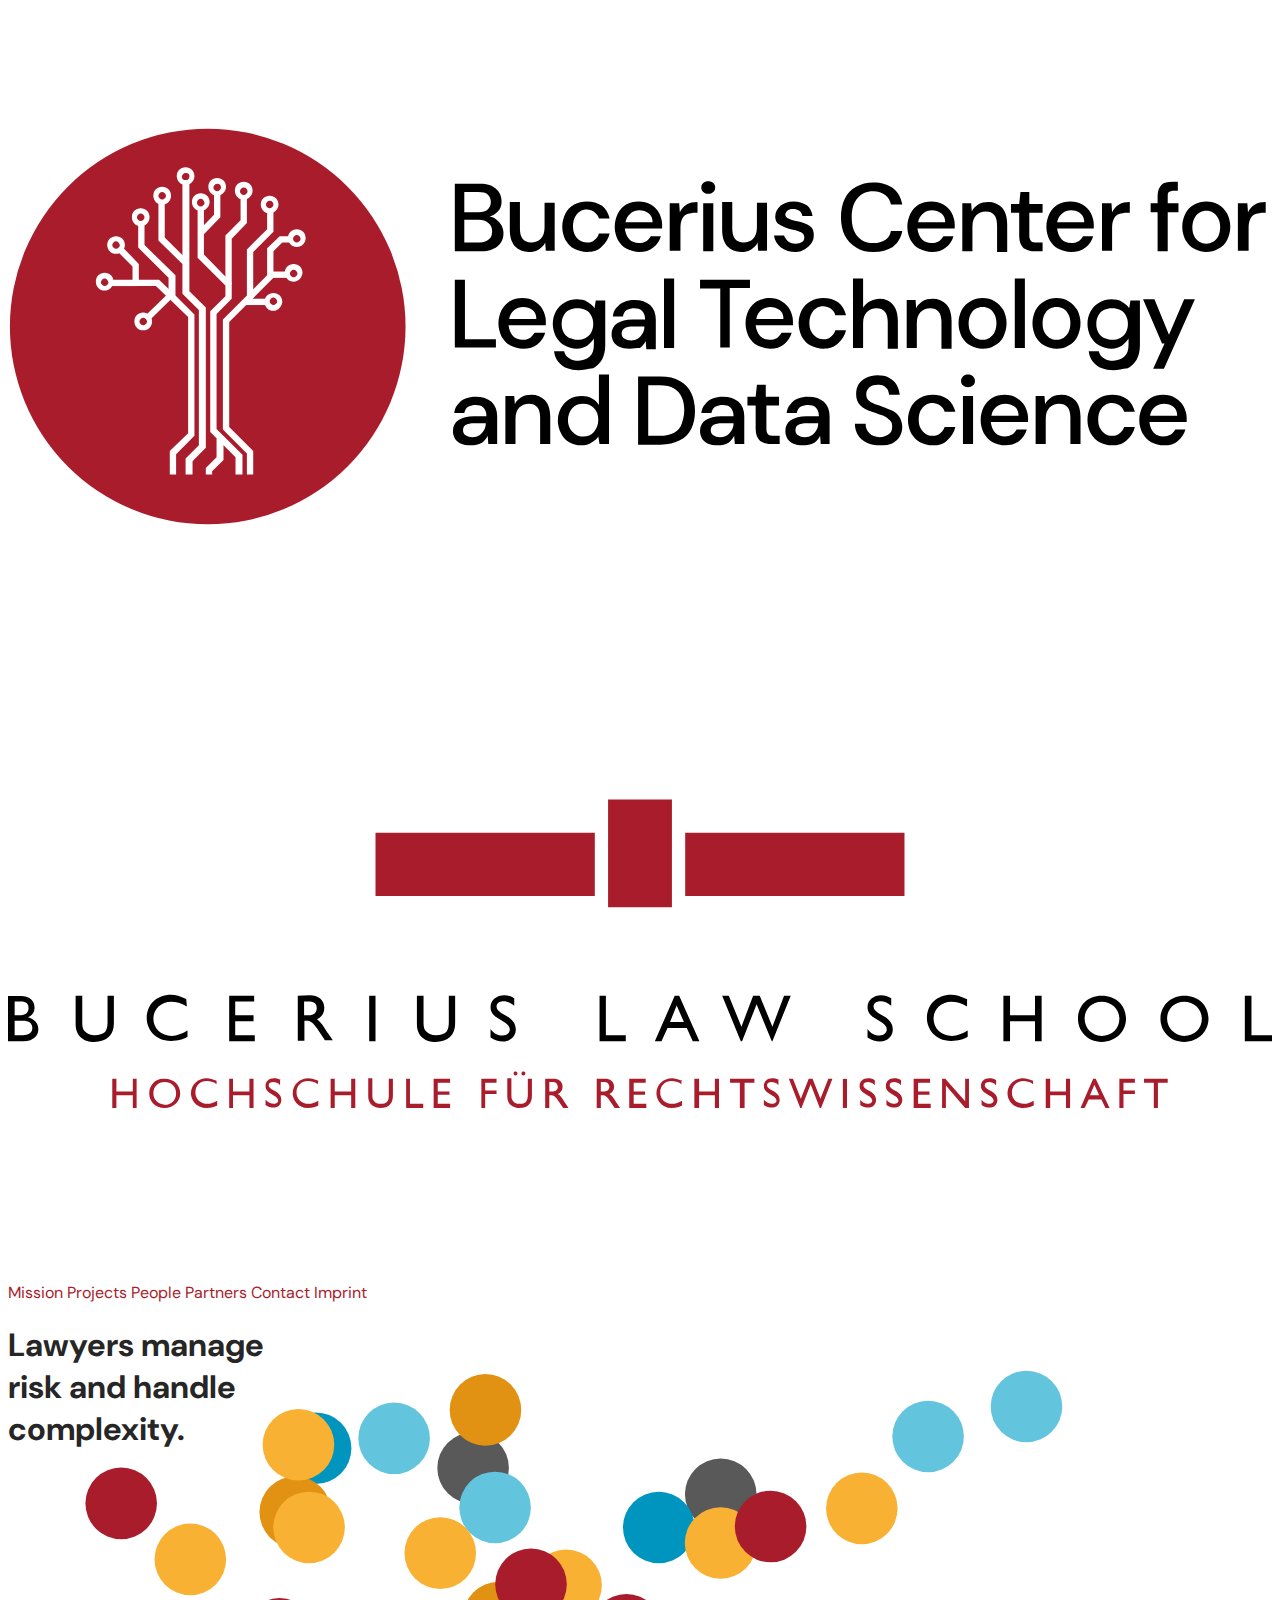
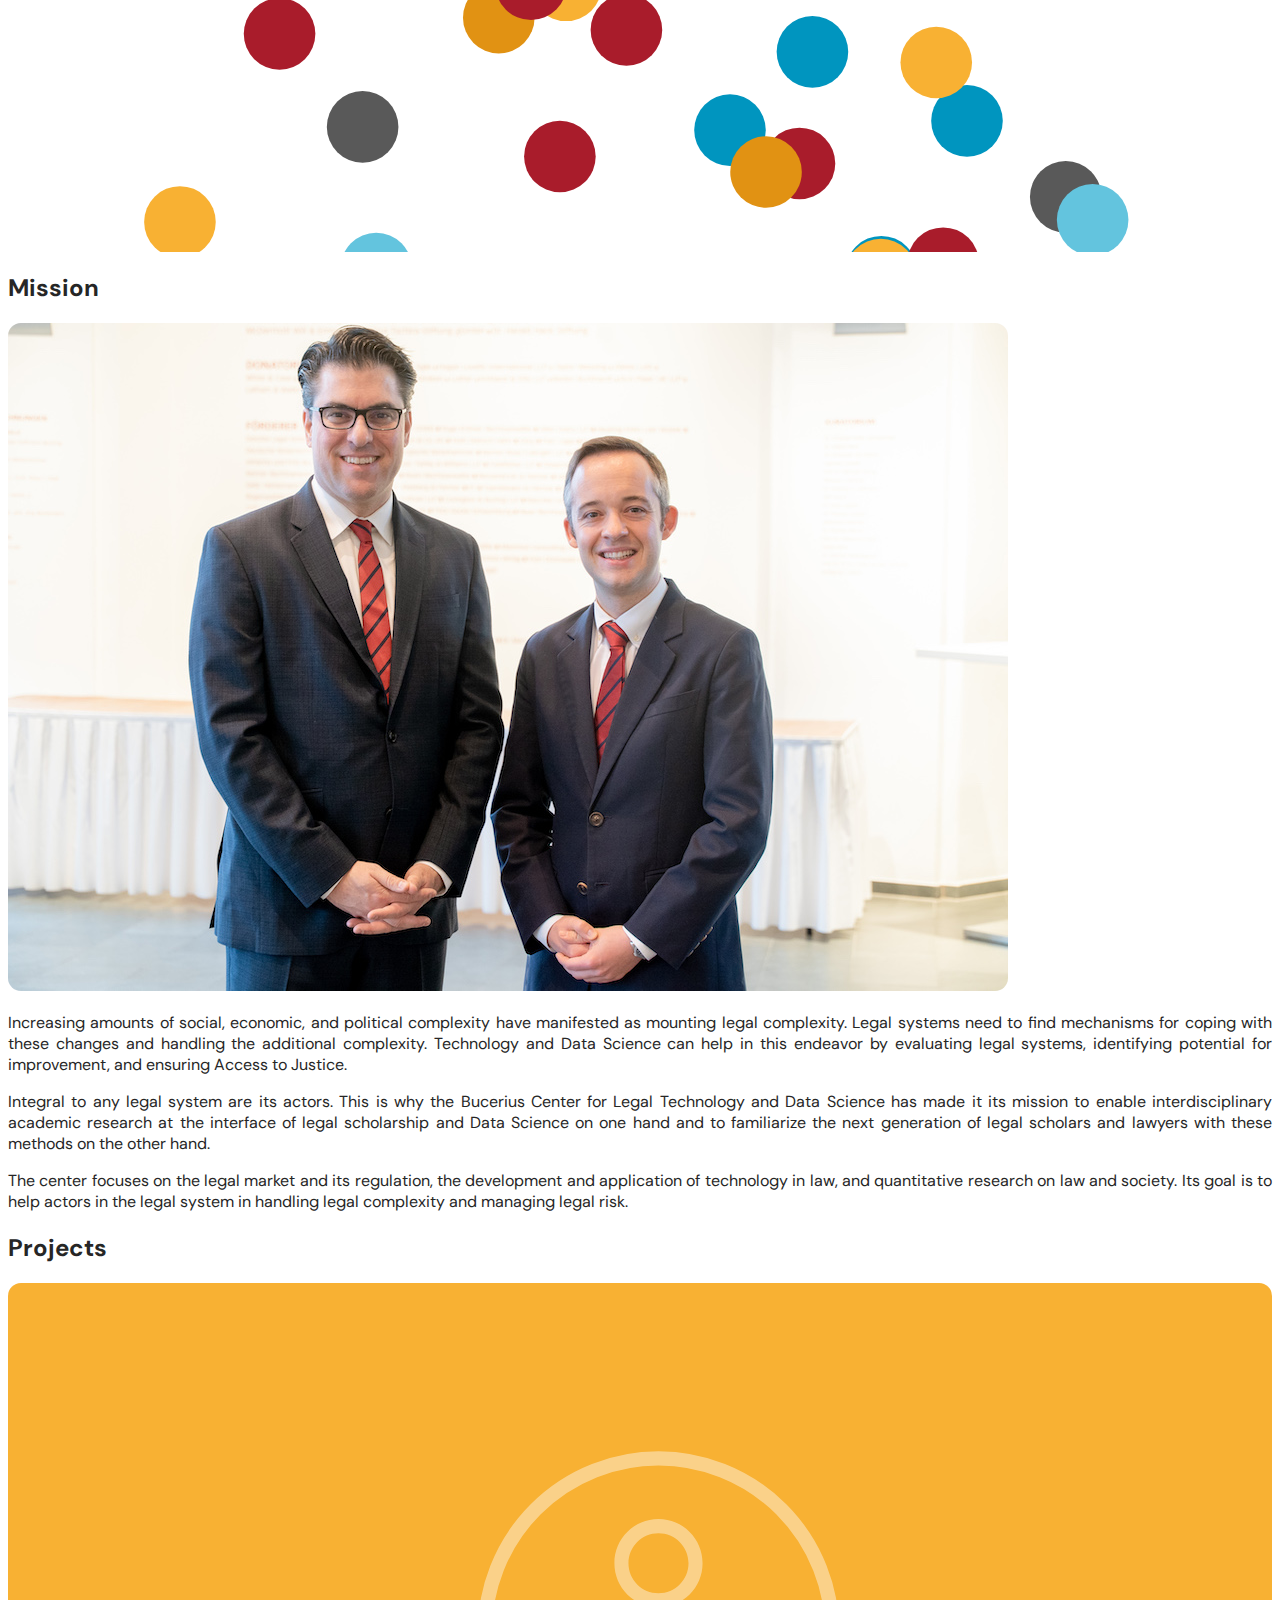
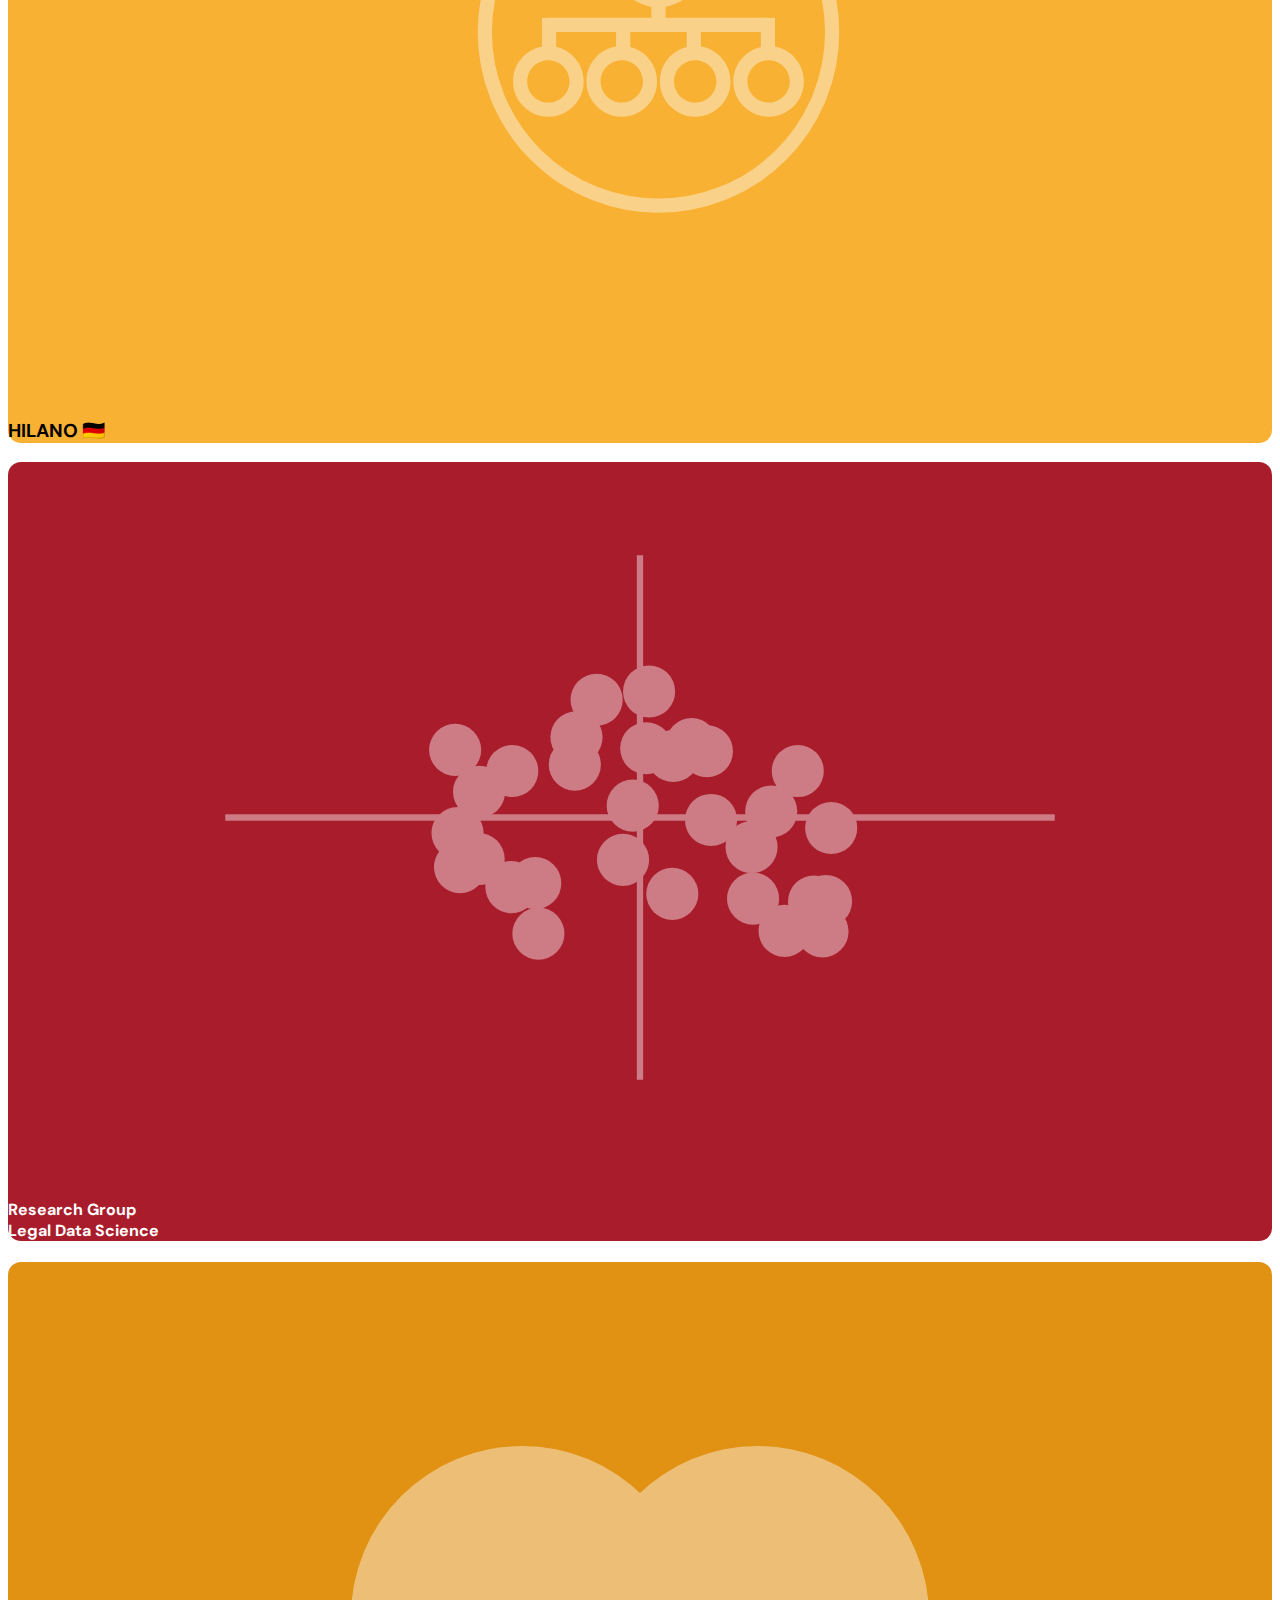
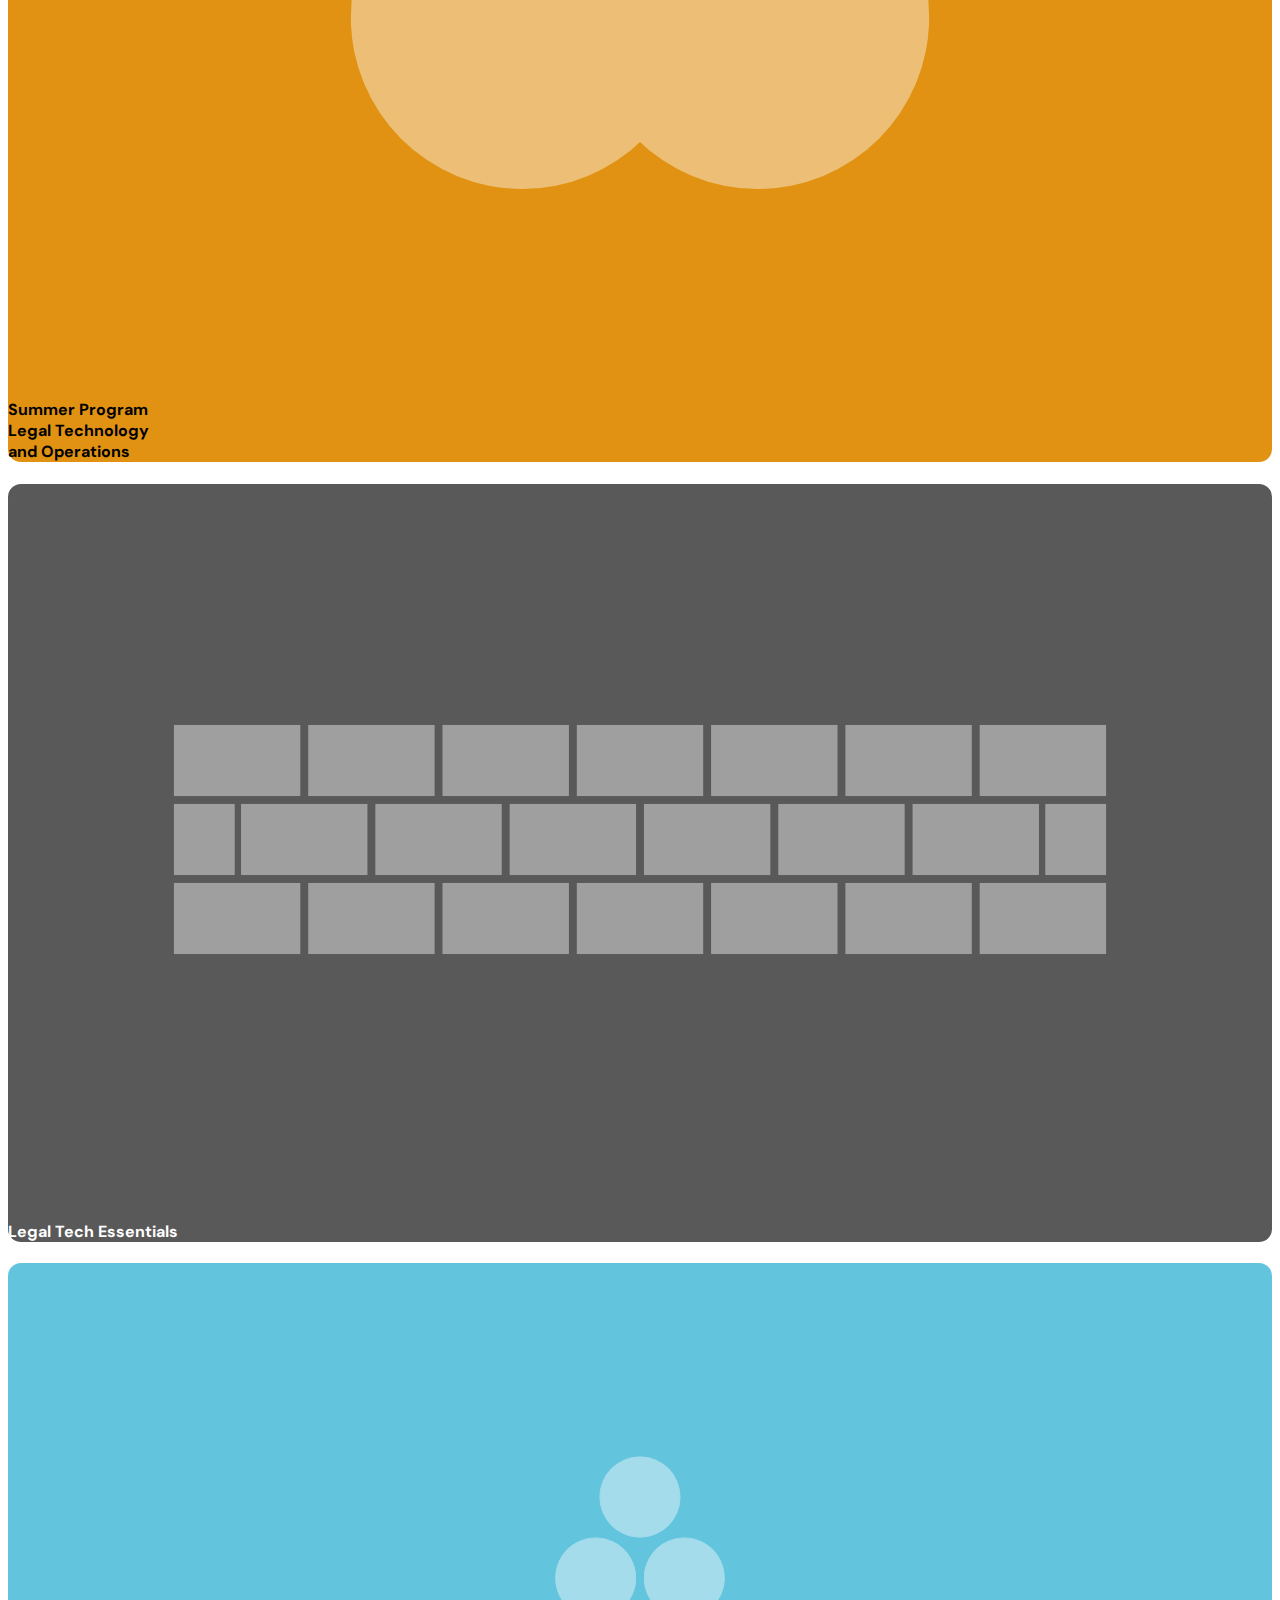
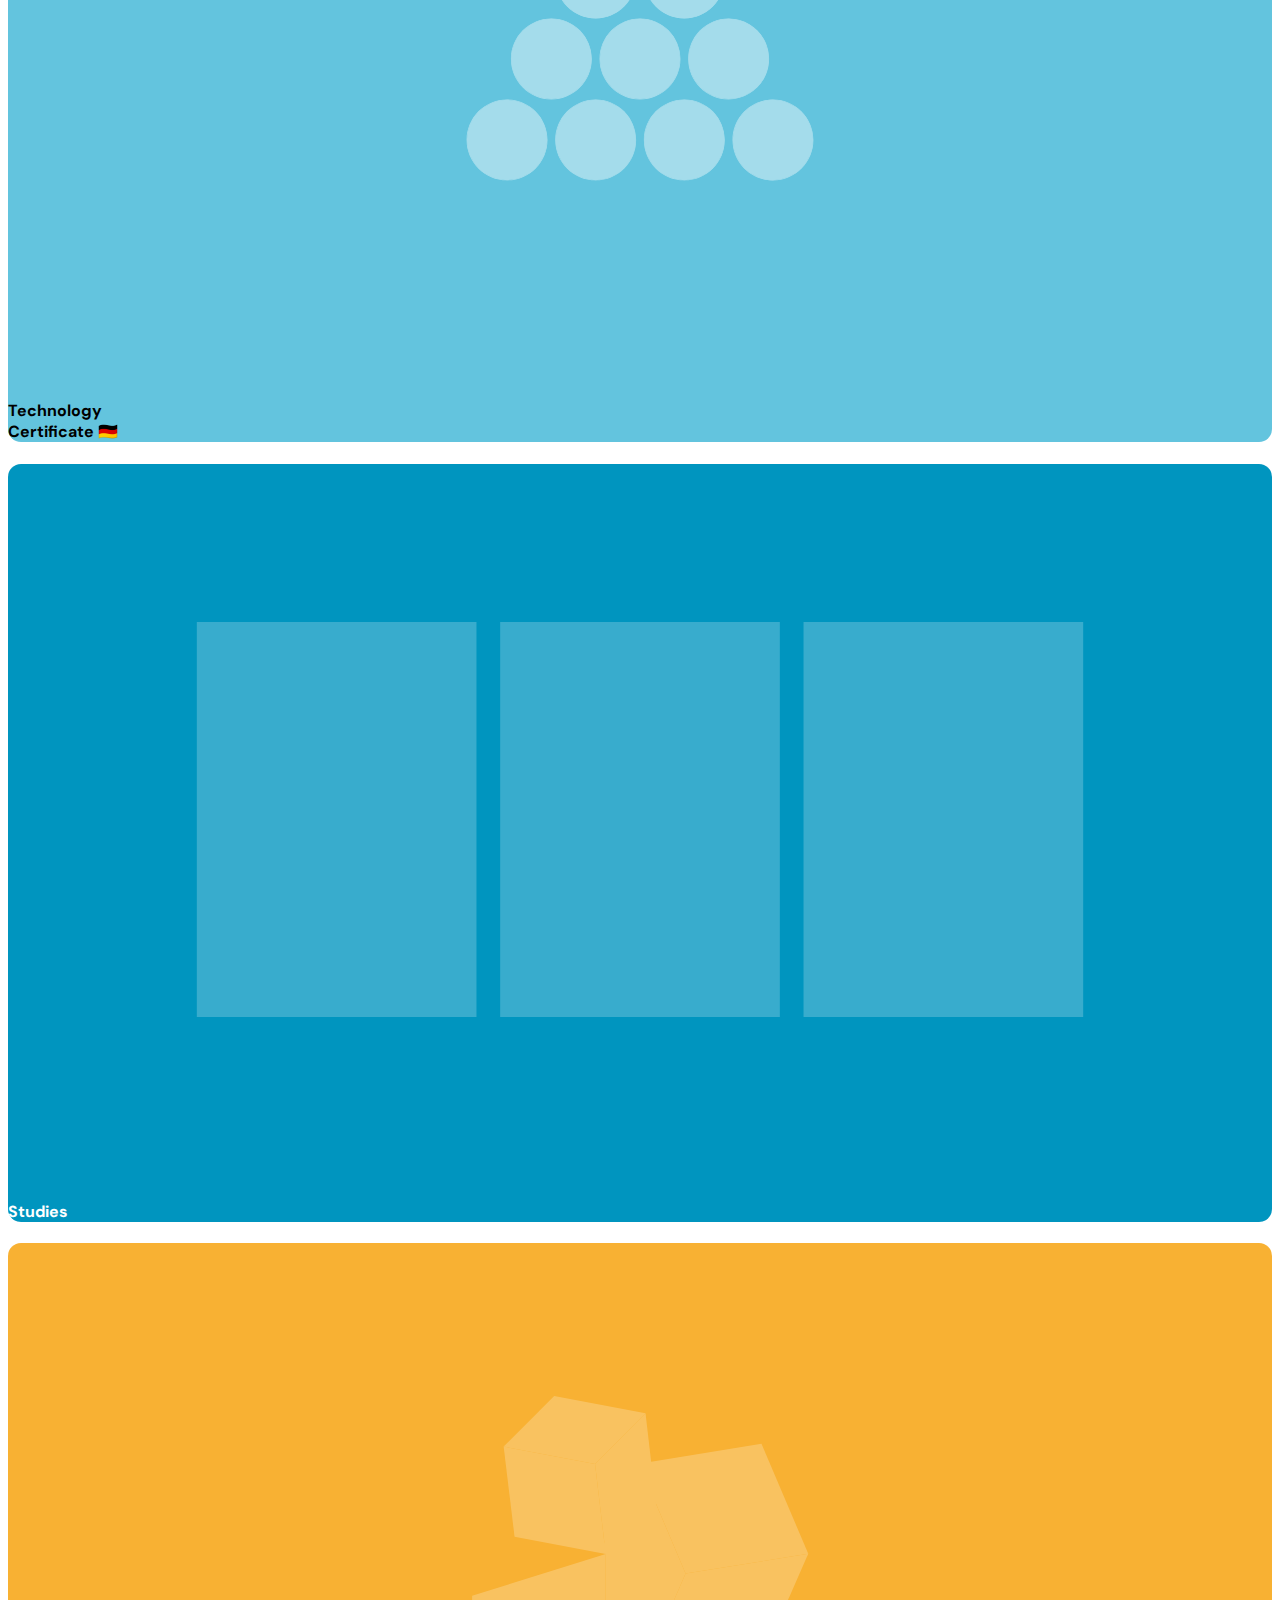
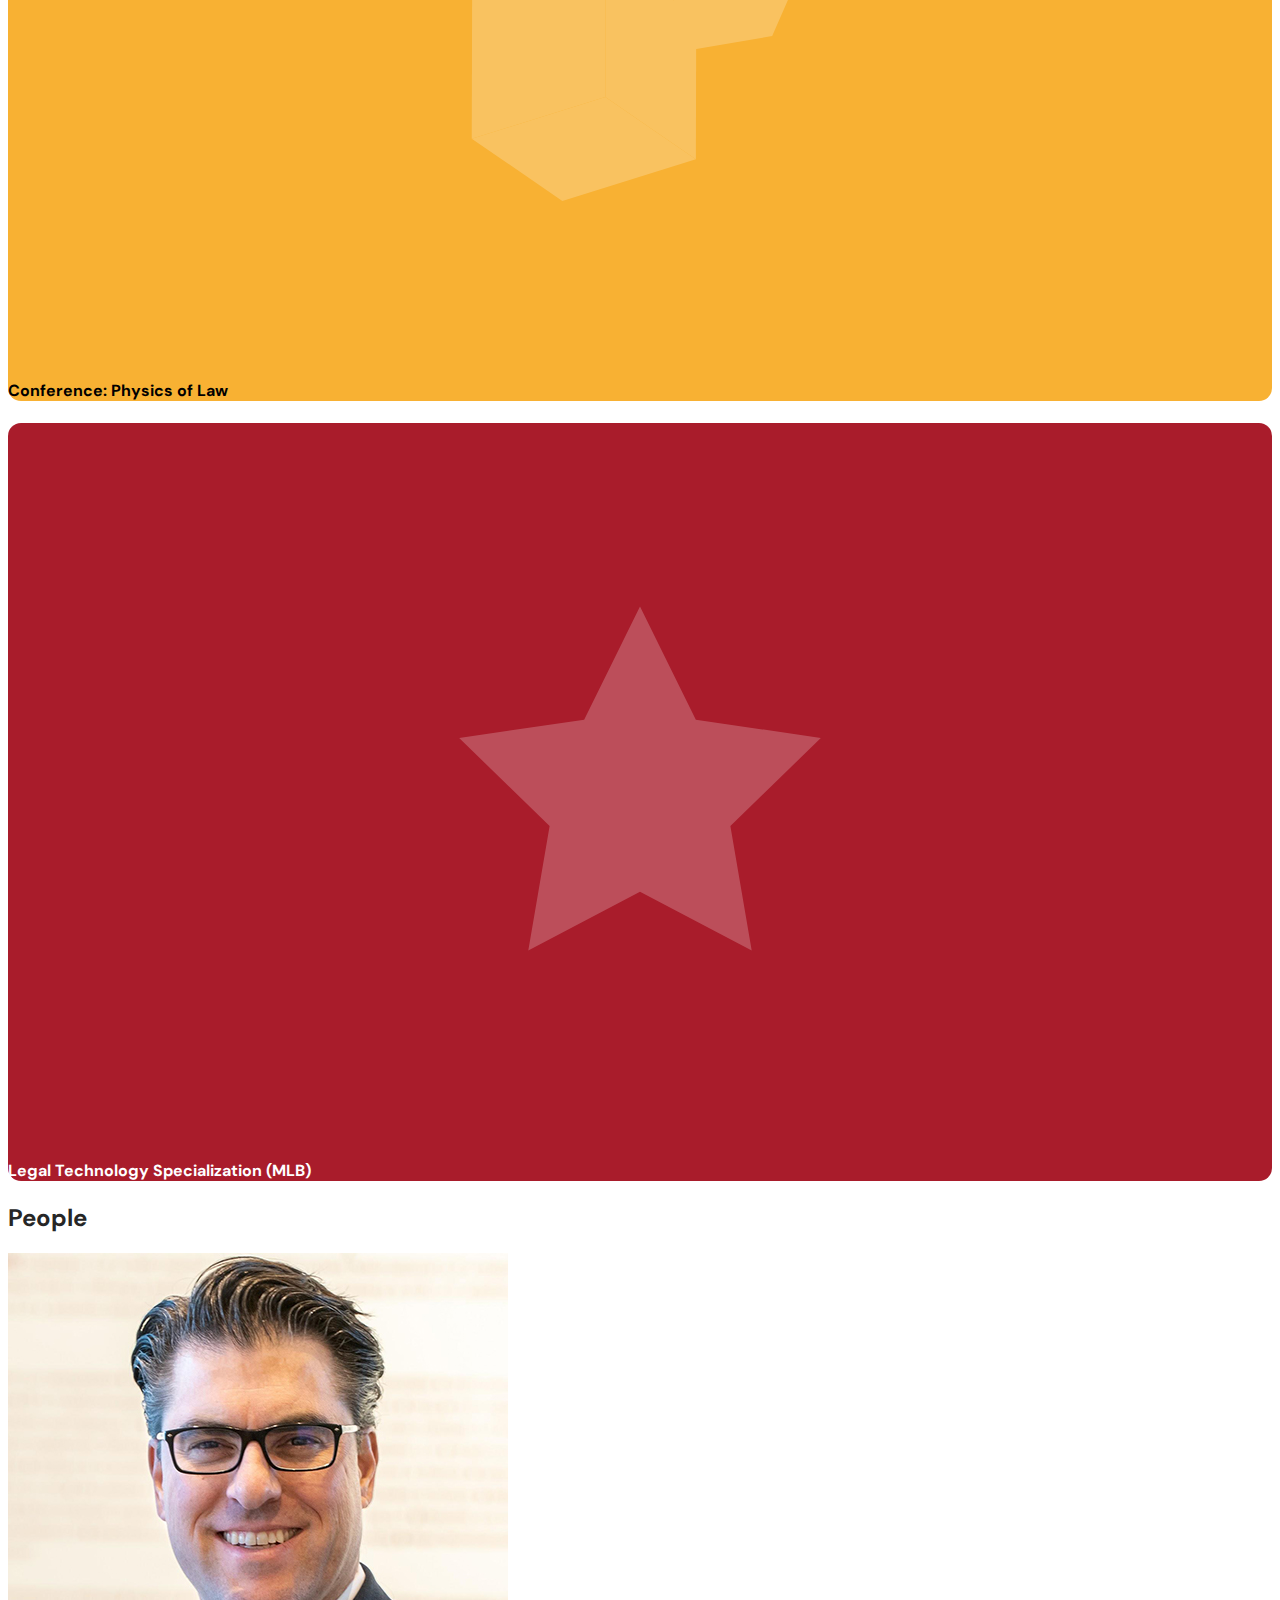
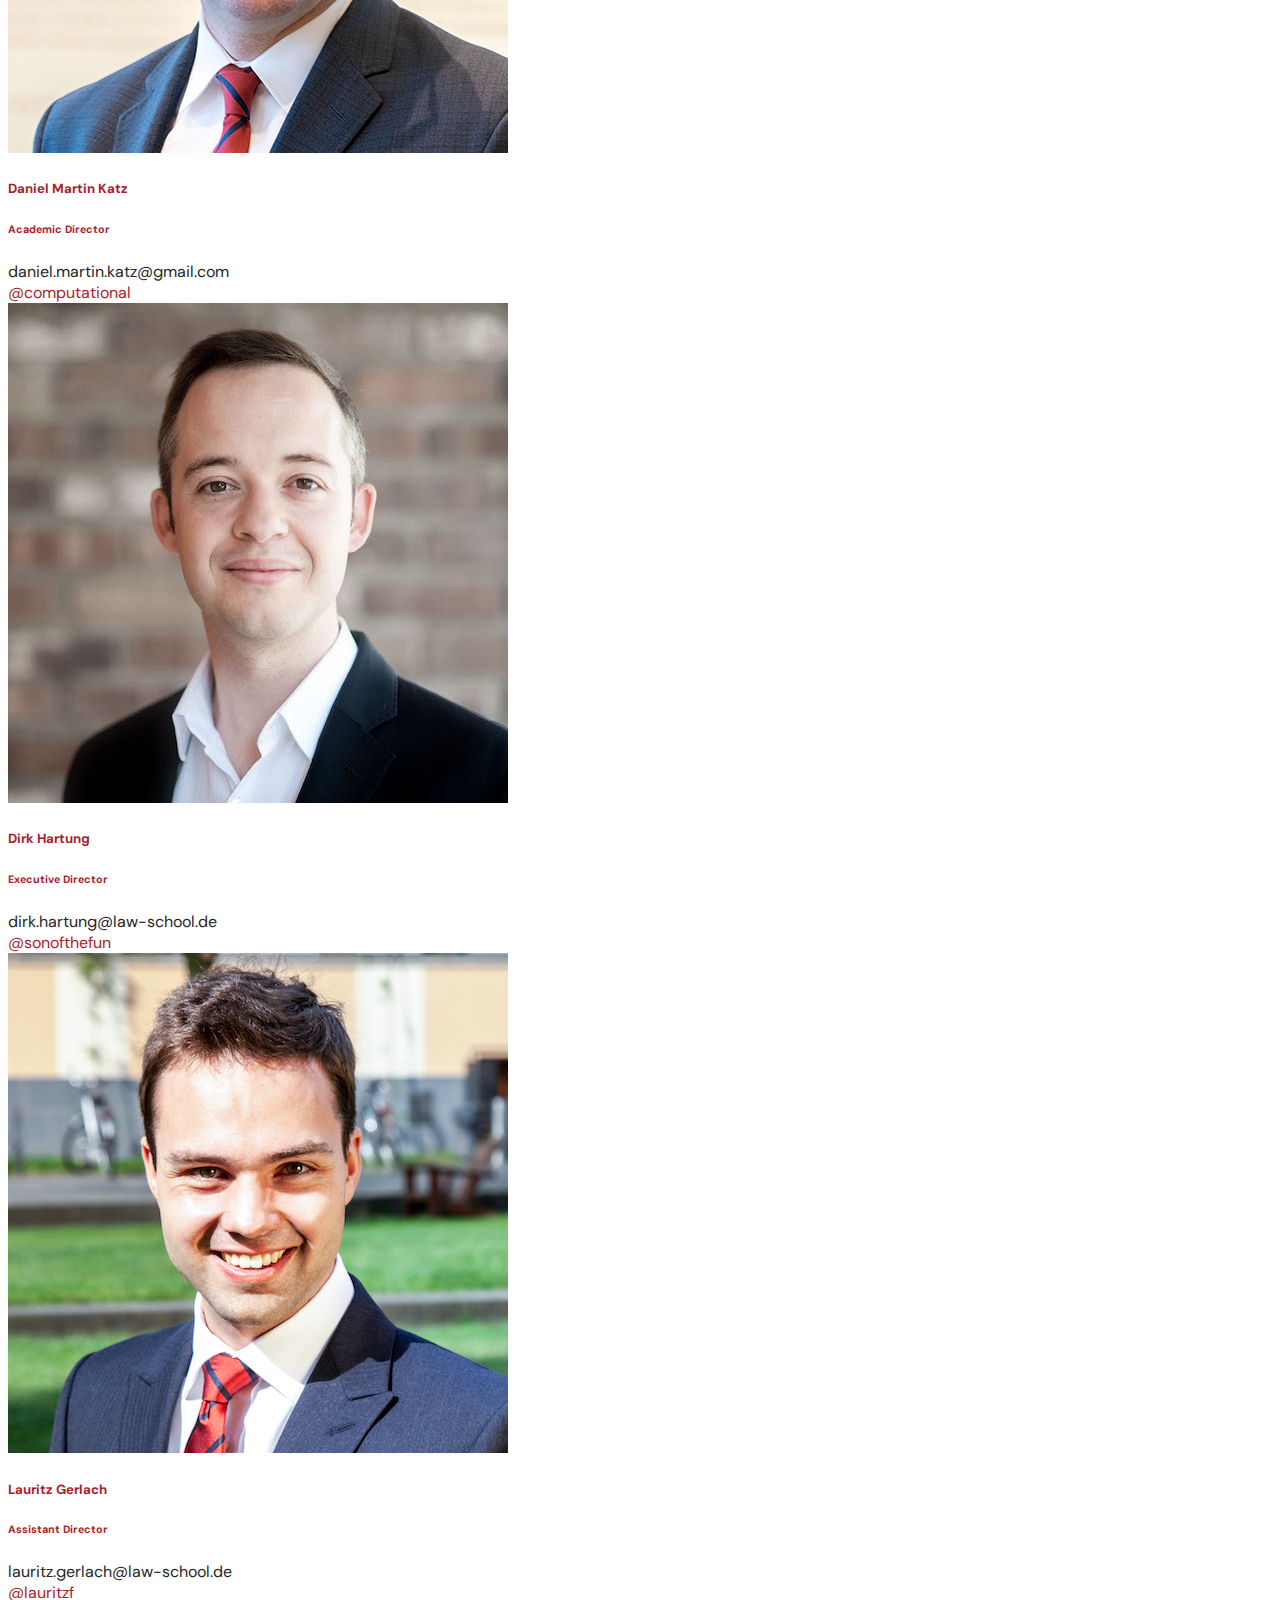
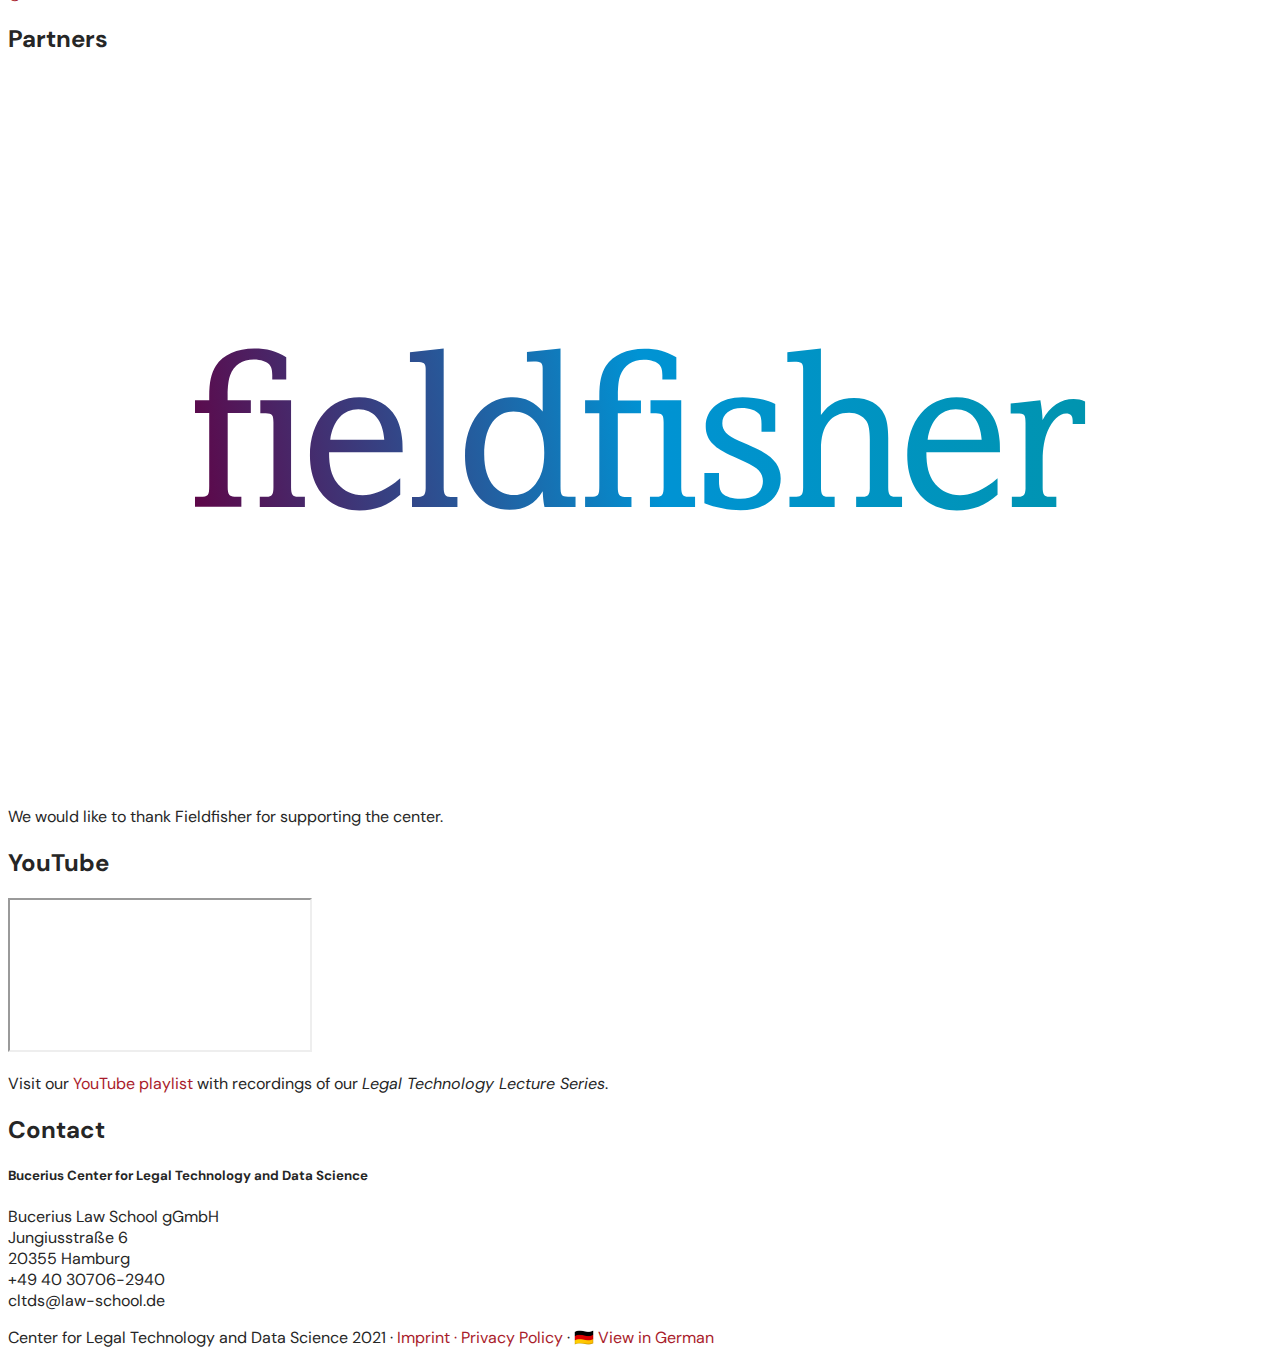
==== en/index.html @ b3cbb136 "Added English website" ====
<!doctype html>
<html lang="de">
	<head>
		<!-- Required meta tags -->
		<meta charset="utf-8">
		<meta name="viewport" content="width=device-width, initial-scale=1">

		<!-- Bootstrap CSS -->
		<link href="https://cdn.jsdelivr.net/npm/bootstrap@5.0.0-beta1/dist/css/bootstrap.min.css" rel="stylesheet" integrity="sha384-giJF6kkoqNQ00vy+HMDP7azOuL0xtbfIcaT9wjKHr8RbDVddVHyTfAAsrekwKmP1" crossorigin="anonymous">
		<link rel="stylesheet" href="https://cdn.jsdelivr.net/npm/bootstrap-icons@1.3.0/font/bootstrap-icons.css">
		
		<!-- Google Fonts -->
		<link rel="preconnect" href="https://fonts.gstatic.com"> 
		<link href="https://fonts.googleapis.com/css2?family=DM+Sans:ital,wght@0,400;0,500;0,700;1,400&display=swap" rel="stylesheet">

		<!-- Bucerius CSS -->
		<link href="../css/style.css" rel="stylesheet">
		<style type="text/css">
			.card
			{
				border:0px;
			}
		</style>

		<title>Bucerius Center for Legal Technology and Data Science</title>
	</head>
	<body>
	<div class="container">
		<div class="row">
			<div class="col-xl-2 col-md-3 col-4">
				<a href="index.html">
					<img src="../svg/logo-text.svg" alt="CLTDS logo">
				</a>
			</div>
			<div class="col-xl-2 col-md-3 col-4">
				<a href="https://www.law-school.de/international" target="_blank">
					<img src="../svg/bucerius.svg" alt="Bucerius Law School gGmbH logo">
				</a>
			</div>
			<div class="col-xl-8 col-md-6 col-12 mt-4">
				<nav class="nav justify-content-end">
					<a class="nav-link" href="#purpose">Mission</a>
					<a class="nav-link" href="#projects">Projects</a>
					<a class="nav-link" href="#people">People</a>
					<a class="nav-link" href="#partners">Partners</a>
					<a class="nav-link" href="#pigeon-carrier">Contact</a>
					<a class="nav-link" href="https://www.law-school.de/rechtliches/impressum">Imprint</a>
				</nav>
			</div>
		</div>
		<div class="row" style="height:33em; background-size:cover; background-image: url(../svg/random.svg); background-repeat:no-repeat;">
			<div class="col-4 align-self-center">
				<h1>Lawyers manage <br>risk and handle <br>complexity.</h1>
			</div>
		</div>
	</div>
	<!-- Problem-->
	<div class="container" id="purpose">
		<h2 class="mt-5 mb-3">Mission</h2>
		<div class="row">
			<div class="col-lg-5 col-xl-4">
				<img src="../img/directors.jpg" class="img-fluid rounded-x" alt="Dan Katz und Dirk Hartung, 2019." title="Dan Katz and Dirk Hartung, 2019">
			</div>
			<div class="col-lg-7 col-xl-8 mt-4 mt-lg-0">
				<p>Increasing amounts of social, economic, and political complexity have manifested as mounting legal complexity. Legal systems need to find mechanisms for coping with these changes and handling the additional complexity. Technology and Data Science can help in this endeavor by evaluating legal systems, identifying potential for improvement, and ensuring Access to Justice.</p>
				<p>Integral to any legal system are its actors. This is why the Bucerius Center for Legal Technology and Data Science has made it its mission to enable interdisciplinary academic research at the interface of legal scholarship and Data Science on one hand and to familiarize the next generation of legal scholars and lawyers with these methods on the other hand. </p>
				<p>The center focuses on the legal market and its regulation, the development and application of technology in law, and quantitative research on law and society. Its goal is to help actors in the legal system in handling legal complexity and managing legal risk.</p>
			</div>
		</div>
	</div>
	<div class="container" id="projects">
		<h2 class="mt-5 mb-3">Projects</h1>
		<div class="row row-cols-xl-4 row-cols-md-2 row-cols-1">
			<div class="col my-3">
				<a href="https://www.hilano.de/" target="_blank">
					<div class="card bg-bls-yellow rounded-x">
						<img class="card-img rounded-x" src="../svg/hilano.svg" alt="HILANO" title="HILANO" style="opacity:42%;">
						<div class="card-img-overlay btext">
							<h3>HILANO 🇩🇪</h3>
						</div>
					</div>
				</a>
			</div>
			<div class="col my-3">
				<a href="legal-data-science.html">
					<div class="card bg-bls-red rounded-x">
							<img class="card-img rounded-x" src="../svg/legal-data-science.svg" alt="Legal Data Science" title="Legal Data Science" style="opacity:42%;">
						<div class="card-img-overlay wtext">
							<h4>Research Group <br>Legal Data Science</h4>
						</div>
					</div>
				</a>
			</div>
			<div class="col my-3">
				<a href="https://www.law-school.de/international/education/bucerius-summer-programs/legal-technology-and-operations" target="_blank">
					<div class="card bg-bls-dyellow rounded-x">
						<img class="card-img rounded-x" src="../svg/bsplto.svg" alt="Summer Program Legal Technology and Operations" title="Summer Program Legal Technology and Operations" style="opacity:42%;">
						<div class="card-img-overlay btext">
							<h4>Summer Program <br>Legal Technology <br>and Operations</h4>
						</div>
					</div>
				</a>
			</div>
			<div class="col my-3">
				<a href="https://techsummer.law-school.de" target="_blank">
					<div class="card bg-bls-graphite rounded-x">
							<img class="card-img rounded-x" src="../svg/blte.svg" alt="Legal Tech Essentials" title="Bucerius Legal Tech Essentials" style="opacity:42%;">
						<div class="card-img-overlay wtext">
						<h4>Legal Tech Essentials</h4>
						</div>
					</div>
				</a>
			</div>
			<div class="col my-3">
				<a href="https://www.law-school.de/studium/jurastudium/ueber-das-studium/zusatzzertifikate#c20150" target="_blank">
					<div class="card bg-bls-blue rounded-x">
							<img class="card-img rounded-x" src="../svg/tech-certificate.svg" alt="Technologiezertifikat" title="Bucerius Technologiezertifikat" style="opacity:42%;">
						<div class="card-img-overlay btext">
							<h4>Technology <br>Certificate 🇩🇪</h4>
						</div>
					</div>
				</a>
			</div>
			<div class="col my-3">
				<a href="studies.html" target="_blank">
					<div class="card bg-bls-dblue rounded-x">
							<img class="card-img rounded-x" src="../svg/studies.svg" alt="Studien zum Rechtsmarkt" title="Studien zum Rechtsmarkt" style="opacity:22%;">
						<div class="card-img-overlay wtext">
							<h4>Studies</h4>
						</div>
					</div>
				</a>
			</div>
			<div class="col my-3">
				<a href="https://www.physicsoflaw.com" target="_blank">
					<div class="card bg-bls-yellow rounded-x">
							<img class="card-img rounded-x" src="../svg/physics-of-law.svg" alt="Konferenz Physics of Law" title="Konferenz Physics of Law" style="opacity:22%;">
						<div class="card-img-overlay btext">
							<h4>Conference: Physics of Law</h4>
						</div>
					</div>
				</a>
			</div>
			<div class="col my-3">
				<a href="https://www.law-school.de/international/education/master-of-law-and-business/academics/specializations/legal-technology-and-operations" target="_blank">
					<div class="card bg-bls-red rounded-x">
							<img class="card-img rounded-x" src="../svg/mlb-specialization.svg" alt="Spezialisierung im MLB" title="Spezialisierung im MLB" style="opacity:22%;">
						<div class="card-img-overlay wtext">
							<h4>Legal Technology Specialization (MLB)</h4>
						</div>
					</div>
				</a>
			</div>
		</div>
	</div>
	
	<!-- Team -->
	<div class="container" id="people">
		<h2 class="mt-5 mb-3">People</h2>
		<div class="row row-cols-md-3 row-cols-1 m-xl-5">
			<div class="col mb-3">
				
					<div class="card bg-light rounded-x h-100 m-xl-3 p-2">
						<a href="people/dan.html">
							<img src="../img/dan-katz.jpg" class="card-img-top rounded-circle p-2" alt="Daniel Martin Katz">
						</a>
						<div class="card-body">
							<a href="people/dan.html">
								<h5 class="card-title">Daniel Martin Katz</h5>
								<h6 class="text-muted">Academic Director</h6>
							</a>
							&#x64;&#x61;&#x6E;&#x69;&#x65;<!--&#x40;-->&#x6C;&#x2E;&#x6D;&#x61;<!--.com-->&#x72;&#x74;&#x69;<!--&#x40;-->&#x6E;&#x2E;&#x6B;&#x61;&#x74;&#x7A;&#x40;<wbr><!--.com-->&#x67;<!--&#x40;-->&#x6D;&#x61;&#x69;&#x6C;&#x2E;&#x63;<!--&#x40;-->&#x6F;&#x6D;<br>
							<a href="https://twitter.com/computational">@computational</a>
						</div>
					</div>
			</div>
			<div class="col mb-3">
					<div class="card bg-light rounded-x h-100 m-xl-3 p-2">
						<a href="people/dirk.html">
							<img src="../img/dirk-hartung.jpg" class="card-img-top rounded-circle p-2" alt="Dirk Hartung">
						</a>
						<div class="card-body">
							<a href="people/dirk.html">
								<h5 class="card-title">Dirk Hartung</h5>
								<h6 class="text-muted">Executive Director</h6>
							</a>
							&#x64;&#x69;<!--&#x40;-->&#x72;&#x6B;&#x2E;&#x68;&#x61;&#x72;&#x74;&#x75;&#x6E;&#x67;&#x40;&#x6C;<!--.com-->&#x61;&#x77;<!--&#x40;-->&#x2D;&#x73;&#x63;&#x68;&#x6F;&#x6F;<!--&#x40;-->&#x6C;&#x2E;&#x64;&#x65;<br>
							<a href="https://twitter.com/sonofthefun">@sonofthefun</a>
						</div>
					</div>
			</div>
			<div class="col mb-3">
				
					<div class="card bg-light rounded-x h-100 m-xl-3 p-2">
						<a href="people/lauritz.html">
						<img src="../img/lauritz-gerlach.jpg" class="card-img-top rounded-circle p-2" alt="Lauritz Gerlach">
						</a>
						<div class="card-body">
							<a href="people/lauritz.html">
								<h5 class="card-title">Lauritz Gerlach</h5>
								<h6 class="text-muted">Assistant Director</h6>	
							</a>
							<span class="">&#x6C;&#x61;<!--&#x40;-->&#x75;&#x72;&#x69;&#x74;&#x7A;&#x2E;&#x67;&#x65;&#x72;&#x6C;&#x61;&#x63;&#x68;&#x40;<!--.com-->&#x6C;&#x61;&#x77;&#x2D;<!--.com-->&#x73;&#x63;&#x68;&#x6F;&#x6F;&#x6C;&#x2E;<!--&#x40;-->&#x64;&#x65;</span><br>
							<a href="https://twitter.com/lauritzf">@lauritzf</a>
						</div>
					</div>
			</div>
		</div>	
		<div class="container my-5 h-100" id="partners">
			<div class="row">
				<div class="col-lg-6 col-12 h-100">
					<h2 class="mt-5 mb-3">Partners</h2>
					<a href="https://fieldfisher.com/" target="_blank">
						<div class="card bg-light rounded-x"><img class="card-img rounded-x img-fluid" src="../svg/fieldfisher.svg" alt="Fieldfisher">
						</div>
					</a>
					<p class="mt-3">We would like to thank Fieldfisher for supporting the center.</p>
				</div>
				<div class="col-lg-6 col-12 h-100" style="">
					<h2 class="mt-5 mb-3">YouTube</h2>
					<div class="card">
							<div class="ratio ratio-16x9" style="">
								<iframe src="https://www.youtube-nocookie.com/embed/nBeL6MBzSY8" allow="accelerometer; autoplay; clipboard-write; encrypted-media; gyroscope; picture-in-picture" allowfullscreen></iframe>
							</div>
					</div>
					<p class="mt-3">Visit our <a href="https://www.youtube.com/watch?v=nBeL6MBzSY8&list=PLPJgLCEwWmcPVEIVQadSn973cl4Dlo4eO&index=1" target="_blank">YouTube playlist</a> with recordings of our <em>Legal Technology Lecture Series</em>.
				</div>
			</div>
		</div>
		<div class="container my-5 h-100" id="pigeon-carrier">
			<h2 class="mt-5 mb-5">Contact</h2>
			<h5>Bucerius Center for Legal Technology and Data Science</h5>
			<p>Bucerius Law School gGmbH<br>
			Jungiusstra&szlig;e 6<br>20355 Hamburg<br>
			+49 40 30706-2940<br>
			&#x63;&#x6C;&#x74;<!--&#x40;-->&#x64;&#x73;&#x40;<!--&#x40;-->&#x6C;&#x61;&#x77;&#x2D;&#x73;&#x63;&#x68;&#x6F;&#x6F;&#x6C;&#x2E;<!--&#x40;-->&#x64;&#x65;
		</div>
</div>
		<div class="footer container my-5 text-center" id="imprint">
			Center for Legal Technology and Data Science 2021 · 
			<a href="https://www.law-school.de/international/legal/privacy-policy" target="">Imprint · Privacy Policy</a> · <a href="../index.html">🇩🇪 View in German</a>
		</div>
		
		<!-- Bootstrap JS -->
		<script src="https://cdn.jsdelivr.net/npm/bootstrap@5.0.0-beta1/dist/js/bootstrap.bundle.min.js" integrity="sha384-ygbV9kiqUc6oa4msXn9868pTtWMgiQaeYH7/t7LECLbyPA2x65Kgf80OJFdroafW" crossorigin="anonymous"></script>
	</body>
</html>
---- css/style.css ----
body {
	font-family: "DM Sans", sans-serif;
	font-feature-settings: "ss03";
	color:#262626;
}

p	{
	text-align:justify;
}

a	{
	text-decoration:none;
	color:#a91c2b;
}
a:hover	{
	color:#cd5d7d;
}

.card-text	{
	text-align:left;
}

.rounded-x {
	border-radius: 13px;	
}

.card {
	border:0px;
}

.bg-bls-red {
	background-color: #a91c2b;
}
.bg-bls-red:hover {
	opacity:90%;
	transition:0.2s;
}

.bg-bls-yellow {
	background-color: #f8b133;
}
.bg-bls-yellow:hover {
	opacity:90%;
	transition:0.2s;
}

.bg-bls-dyellow {
	background-color: #e19213;
}
.bg-bls-dyellow:hover {
	opacity:90%;
	transition:0.2s;
}

.bg-bls-dblue {
	background-color: #0095bf;
}
.bg-bls-dblue:hover {
	opacity:90%;
	transition:0.2s;
}

.bg-bls-blue {
	background-color: #63c4de;
}
.bg-bls-blue:hover {
	opacity:90%;
	transition:0.2s;
}

.bg-bls-graphite {
	background-color: #595959;
}
.bg-bls-graphite:hover {
	opacity:90%;
	transition:0.2s;
}

.btn-primary {
	background-color: #a91c2b;
	border:0px;
}
.btn-primary:hover {
	background-color: #cd5d7d;
	border:0px;
}

.dtext {
	color:#595959;
}

.btext {
	color:#000000;
}

.wtext {
	color:#ffffff;
}

.card-title {
	hyphens: manual;
}

.card-footer {
	border: 0px;
}

.card:hover {
	opacity:90%;
	transition:0.2s;
}

.btn-circle.btn-sm { 
            width: 30px; 
            height: 30px; 
            padding: 6px 0px; 
            border-radius: 15px; 
            font-size: 8px; 
            text-align: center; 
        } 
.btn-circle.btn-md { 
            width: 50px; 
            height: 50px; 
            padding: 7px 10px; 
            border-radius: 25px; 
            font-size: 10px; 
            text-align: center; 
        } 
.btn-circle.btn-xl { 
            width: 70px; 
            height: 70px; 
            padding: 10px 16px; 
            border-radius: 35px; 
            font-size: 12px; 
            text-align: center; 
        }
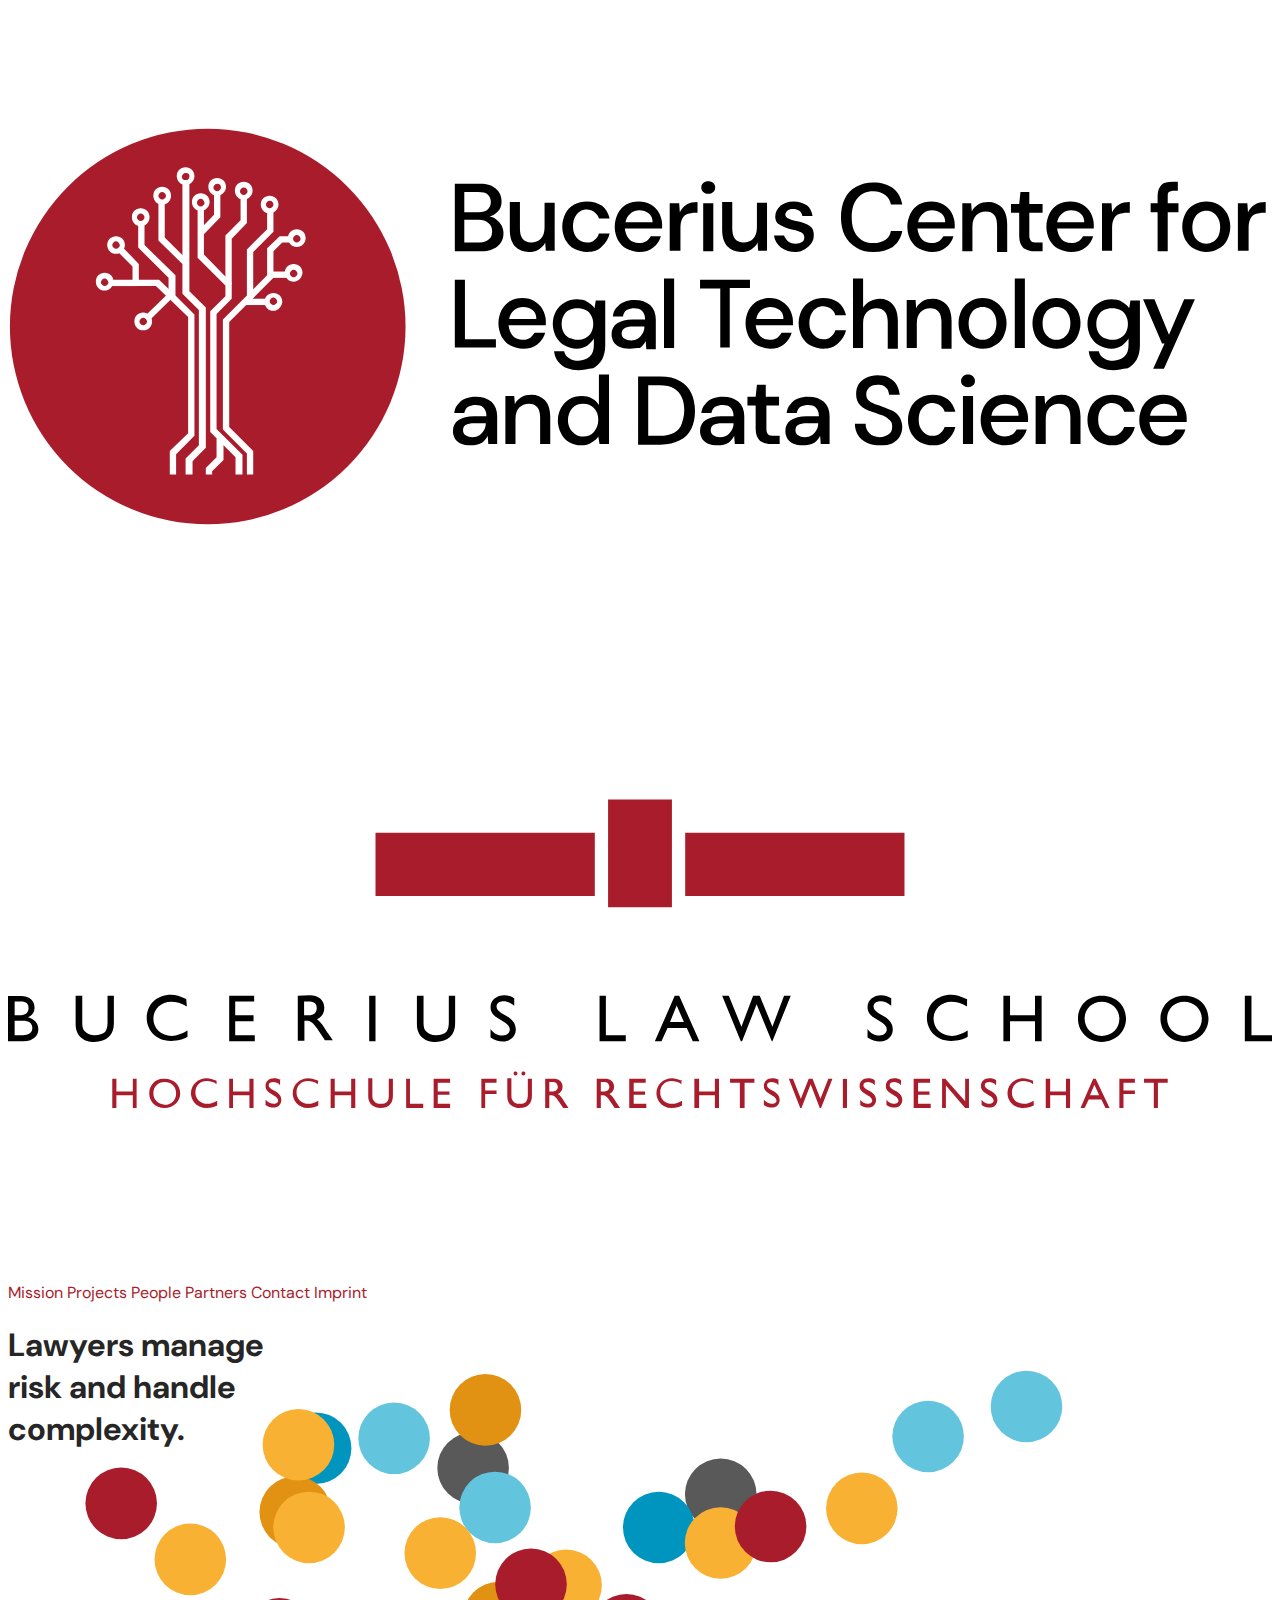
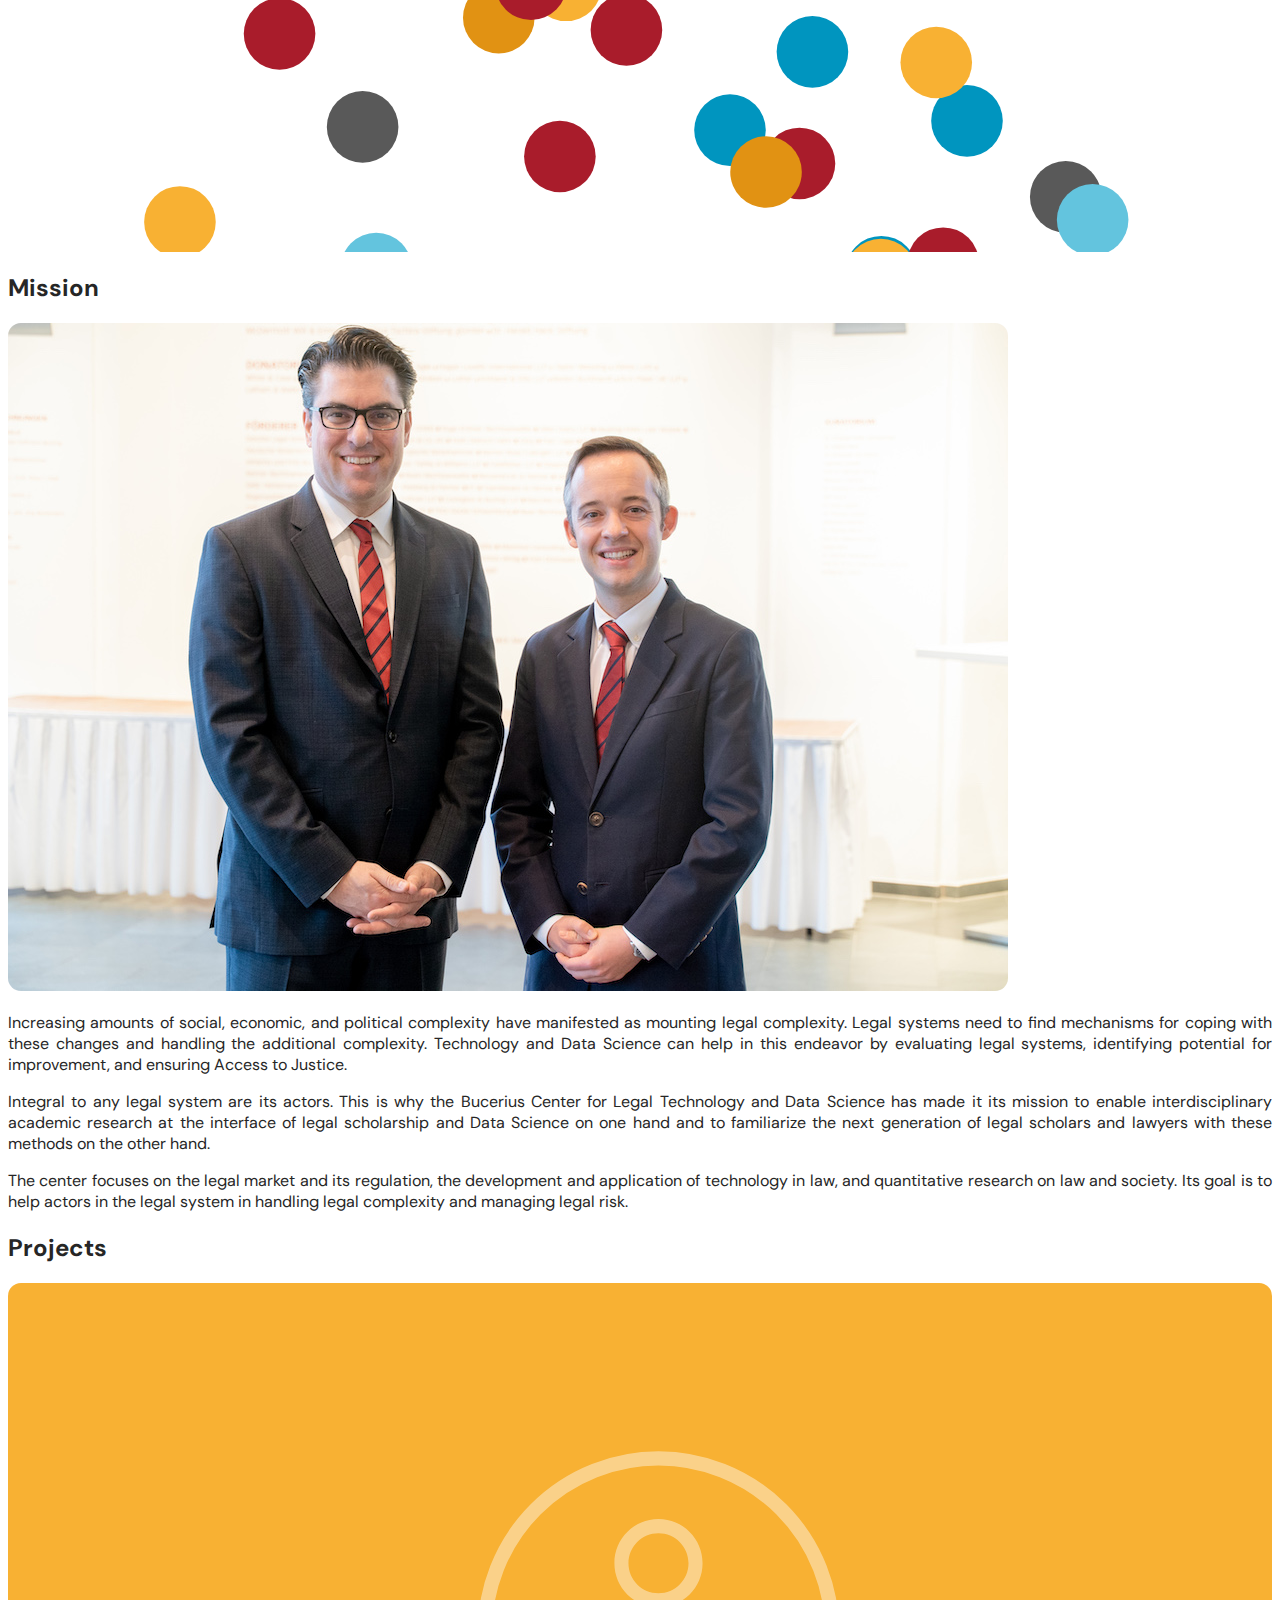
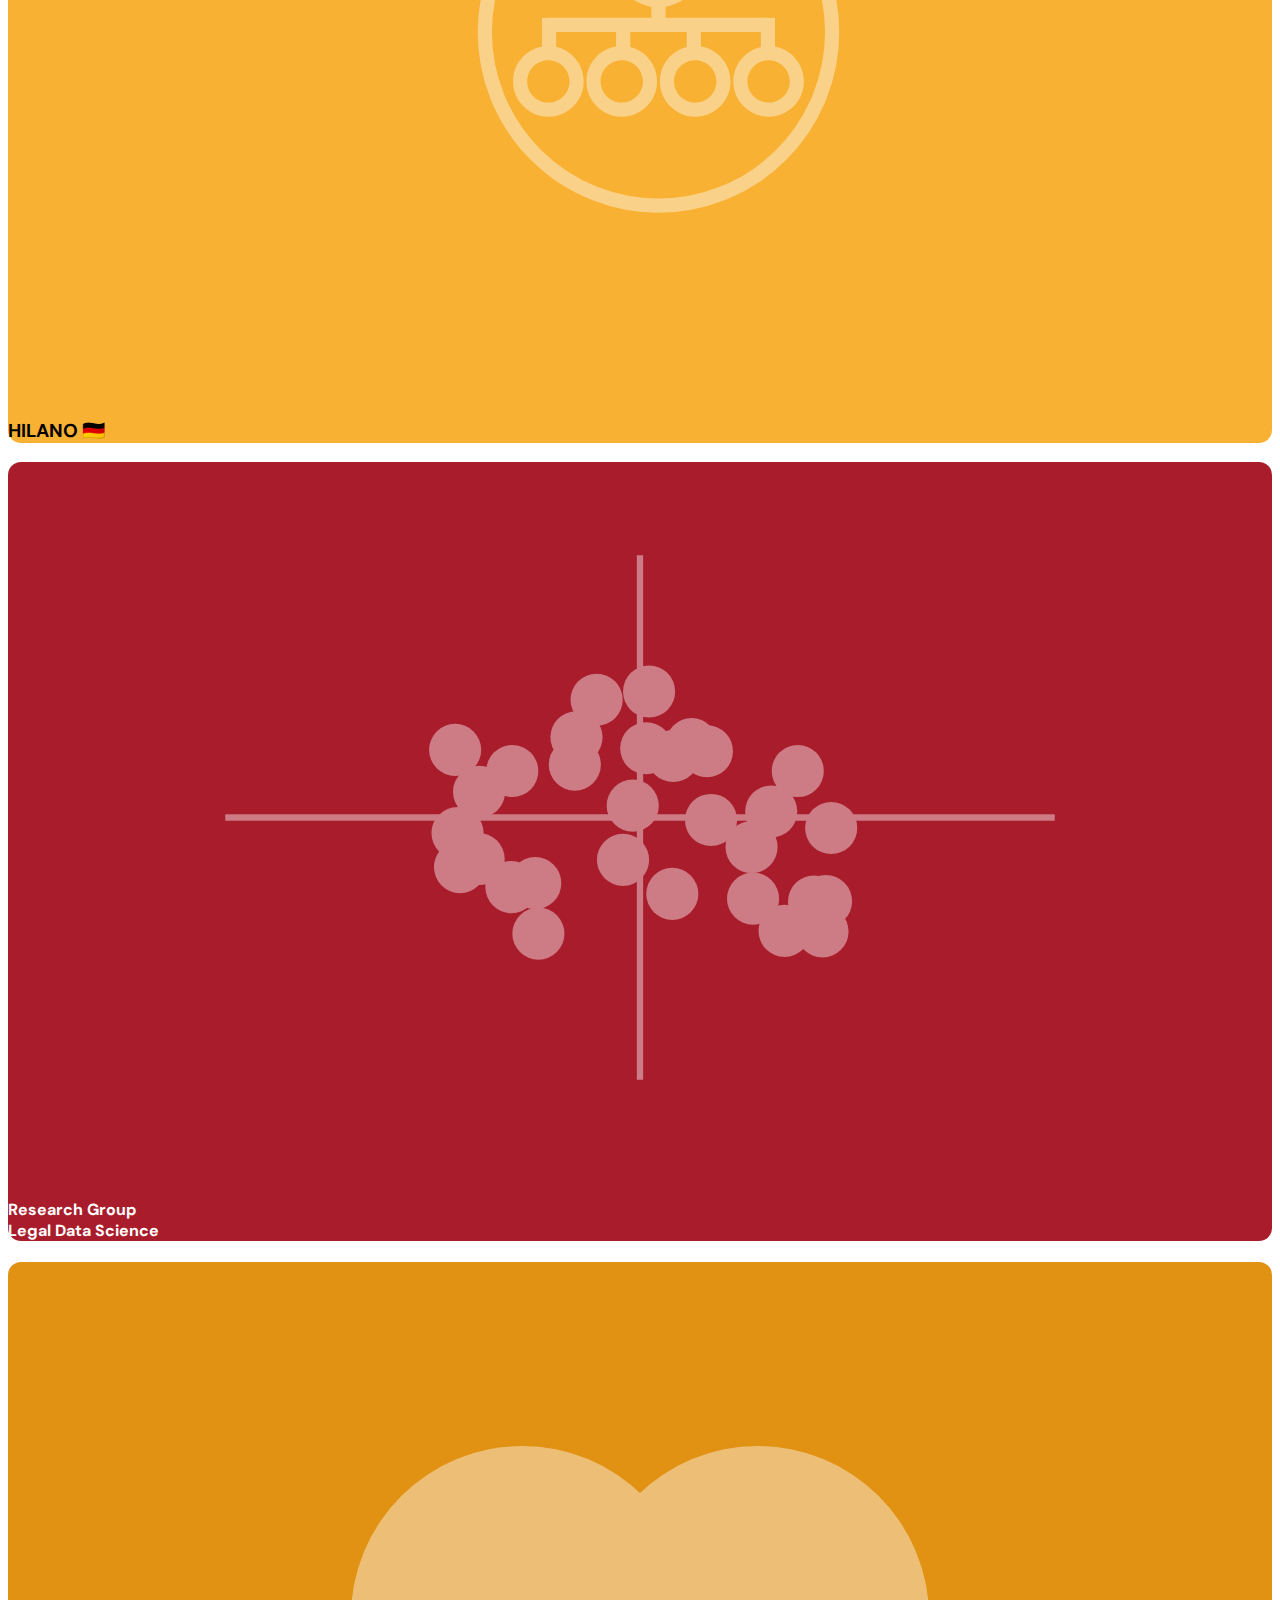
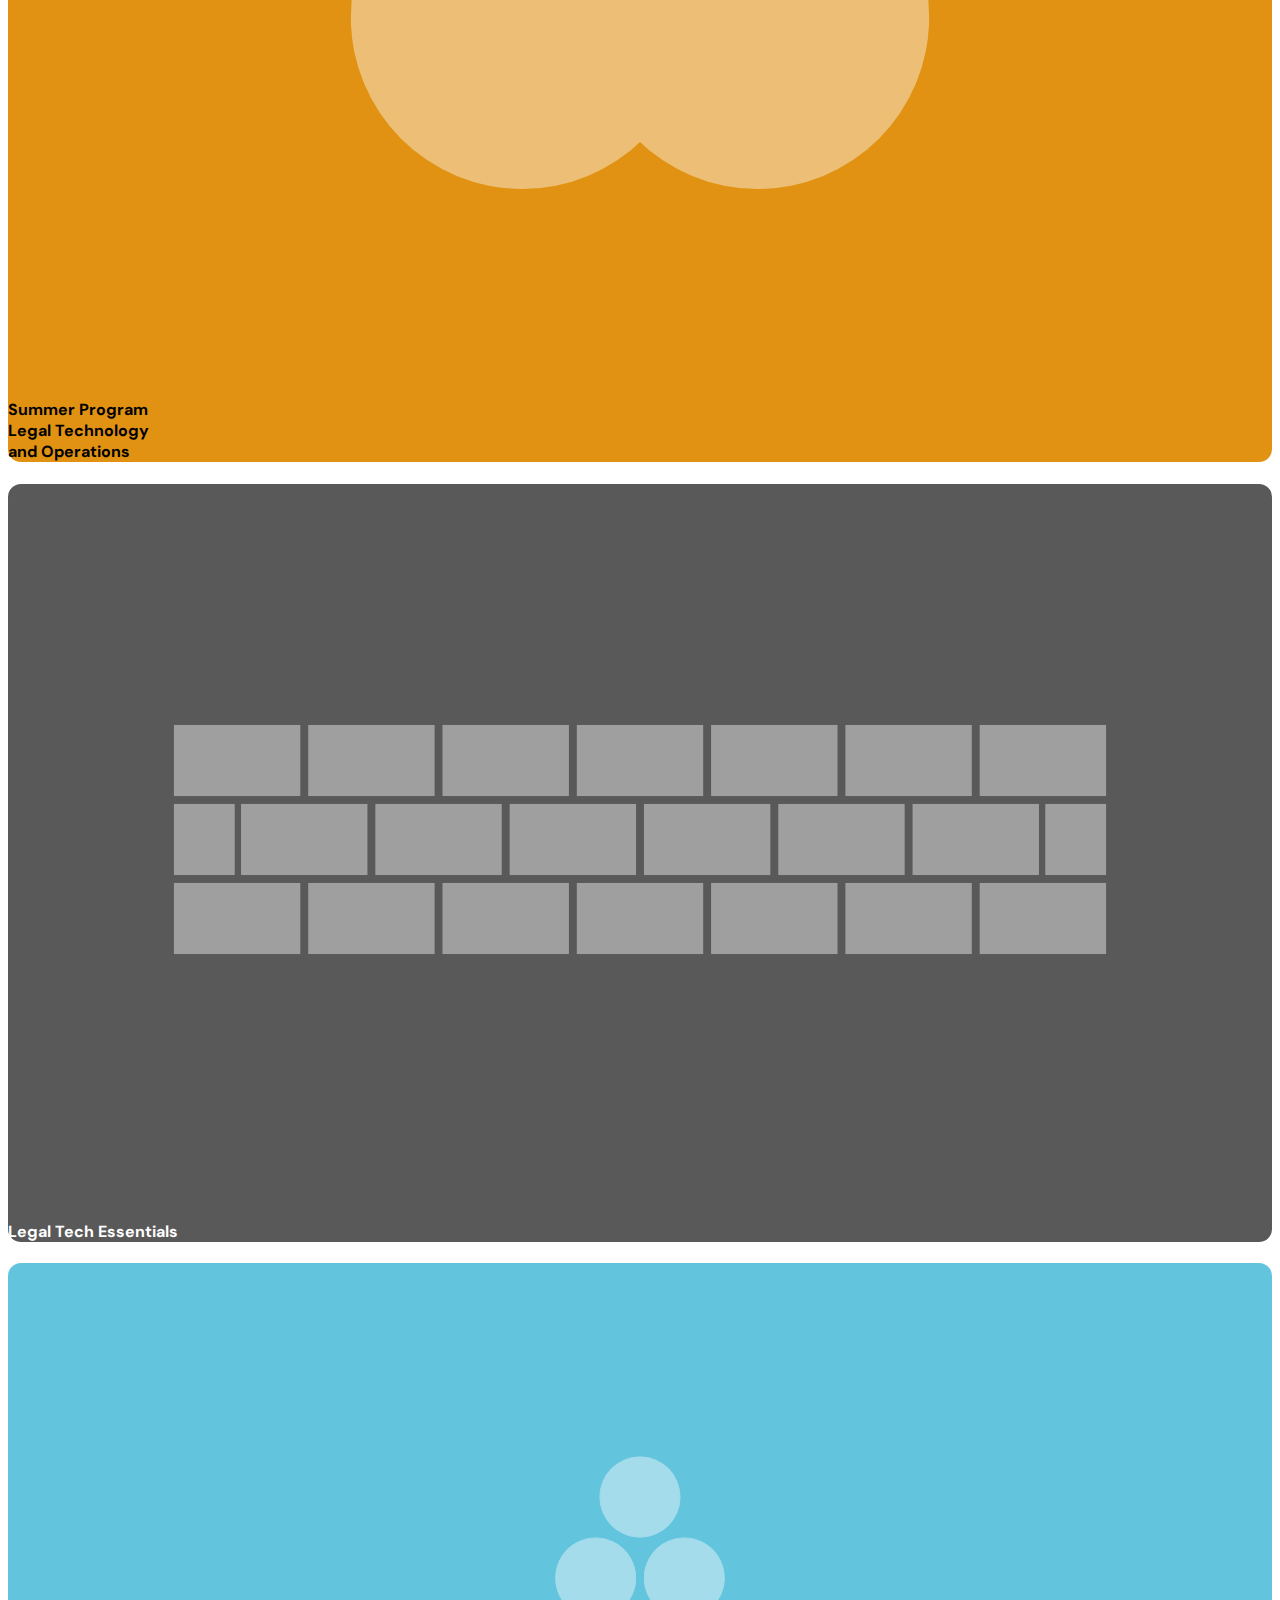
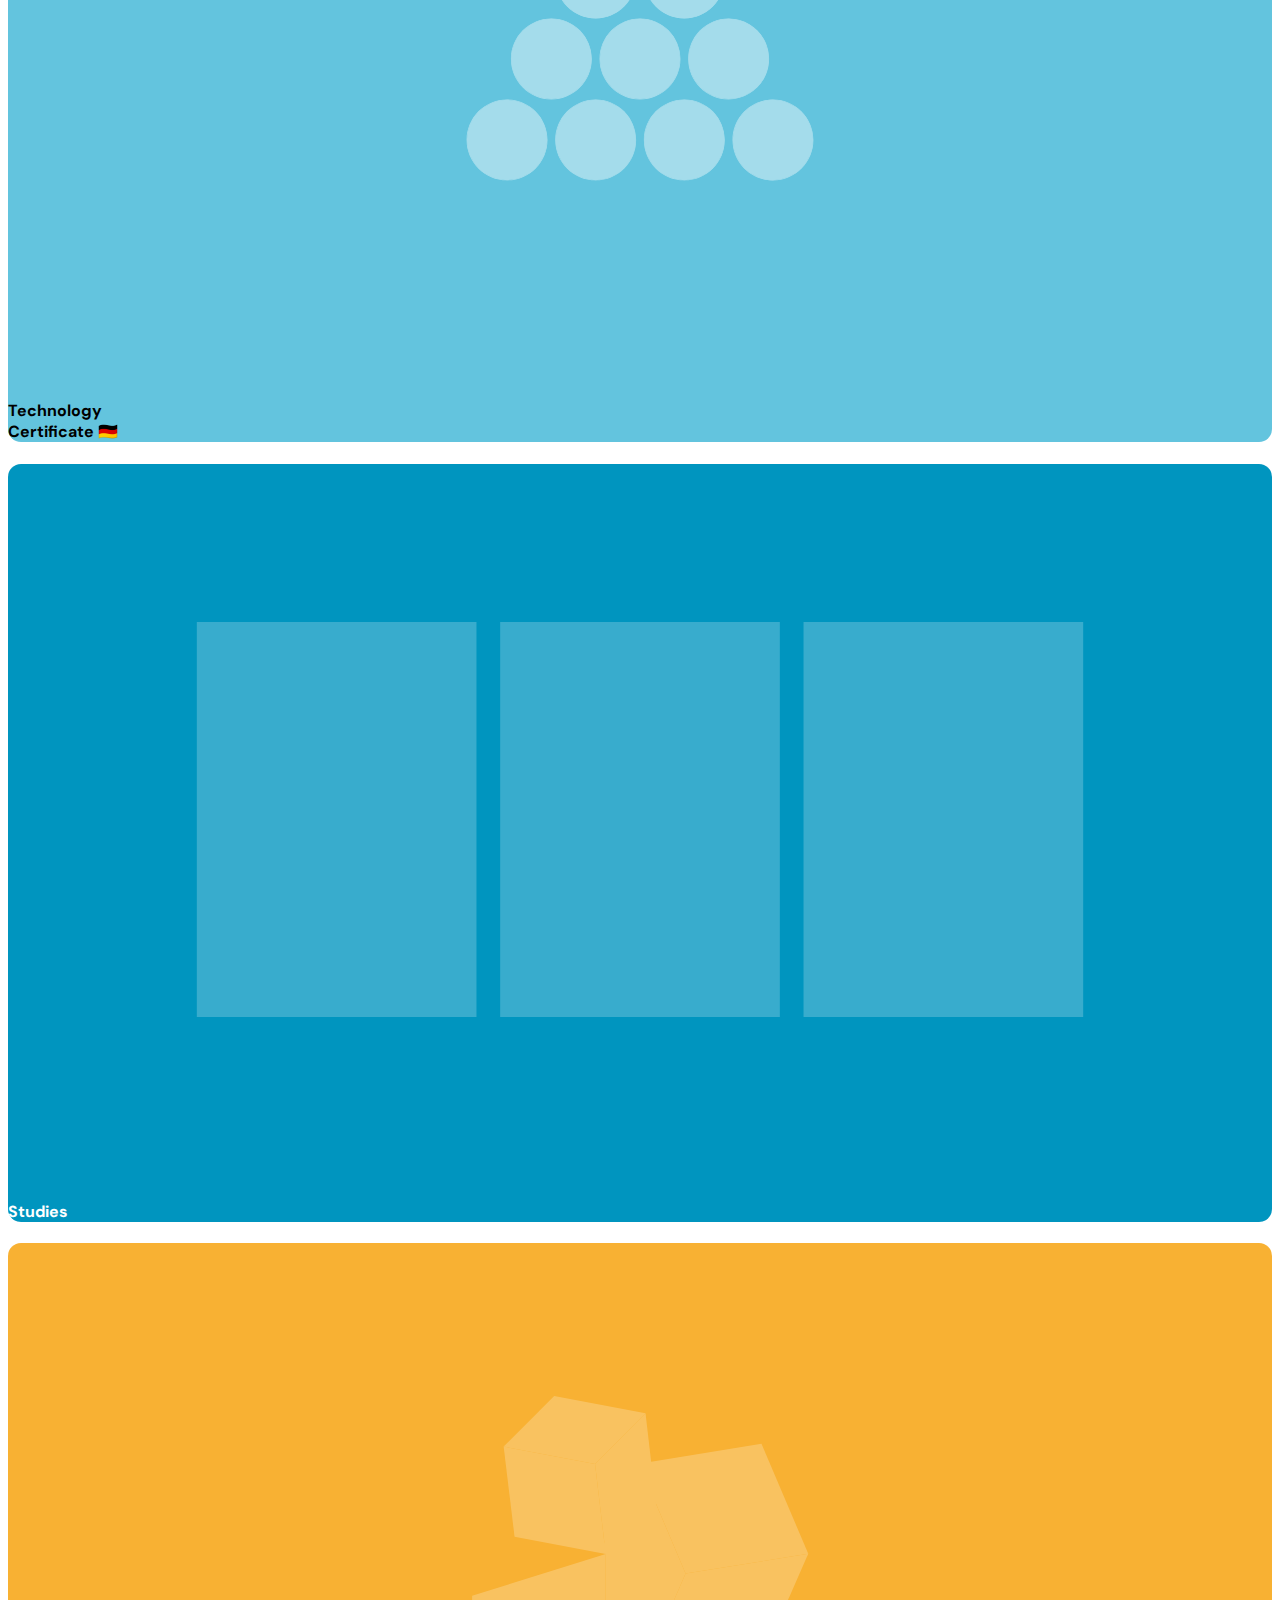
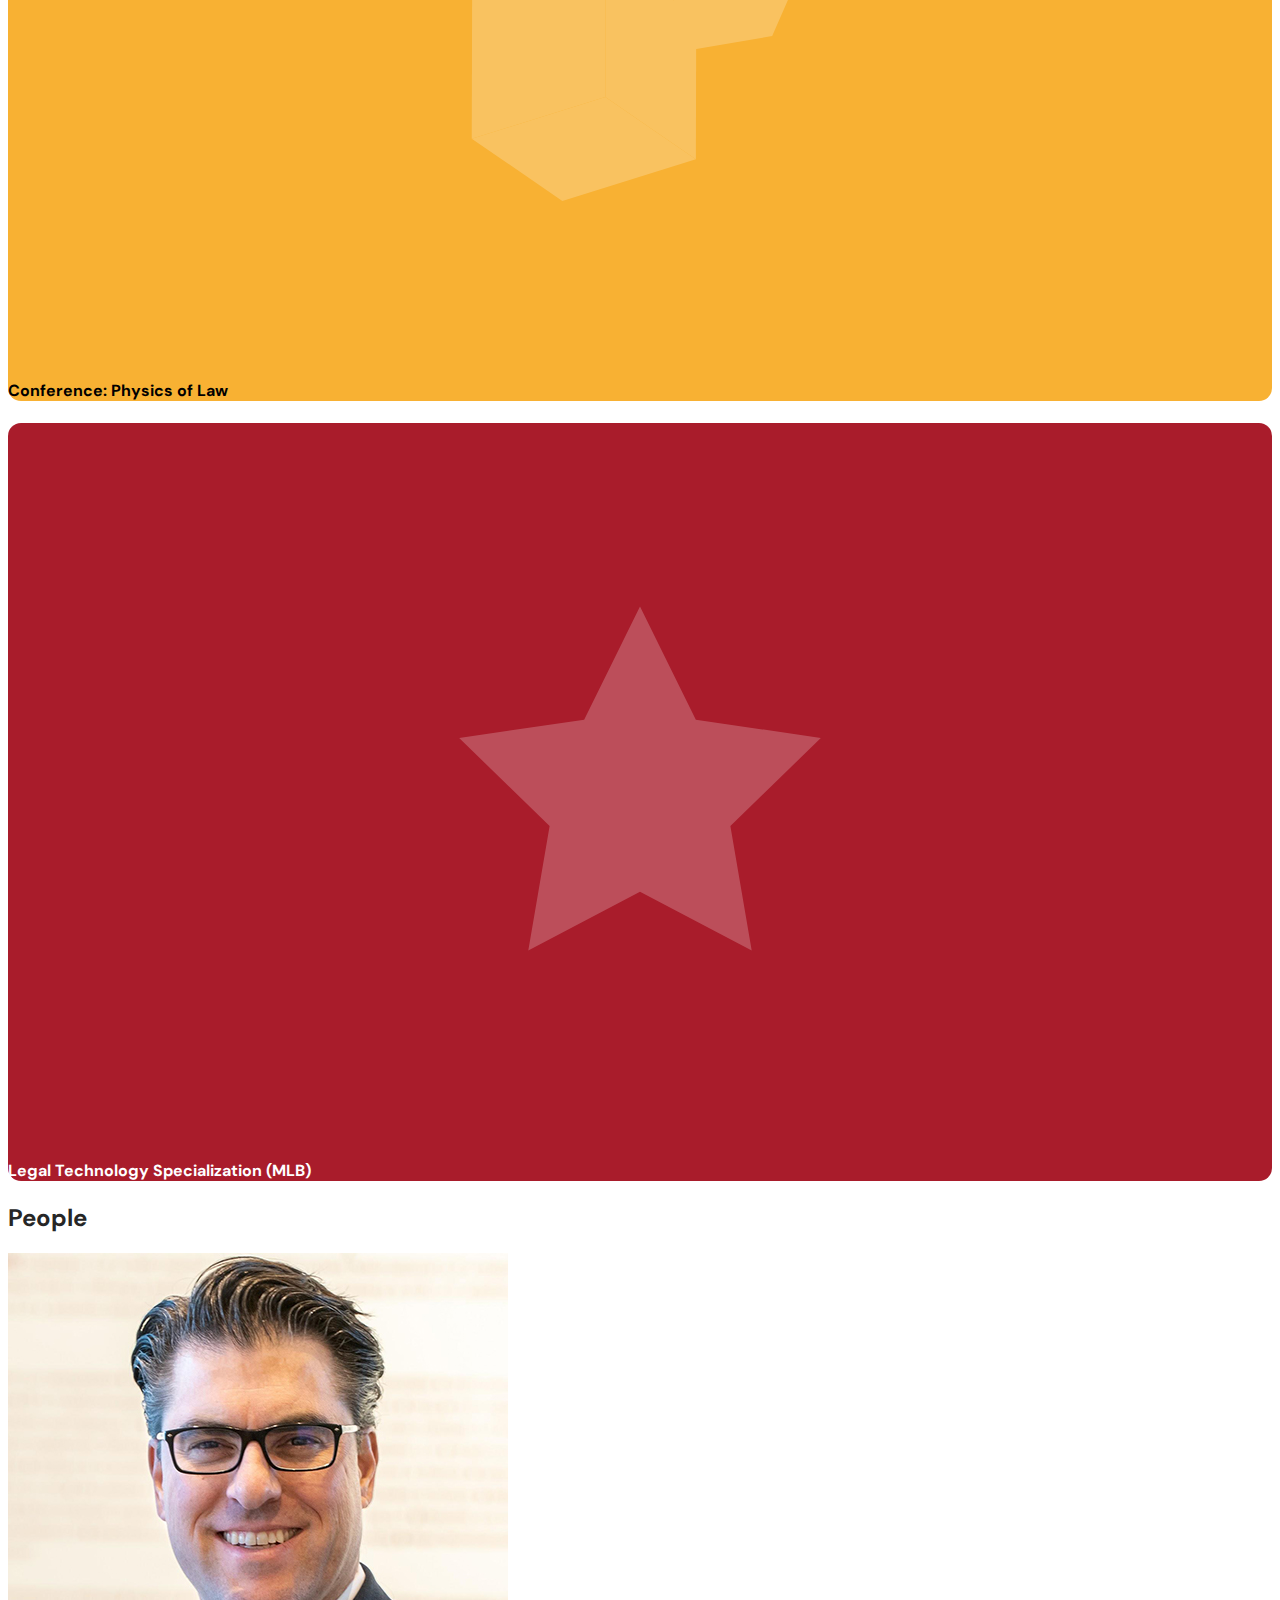
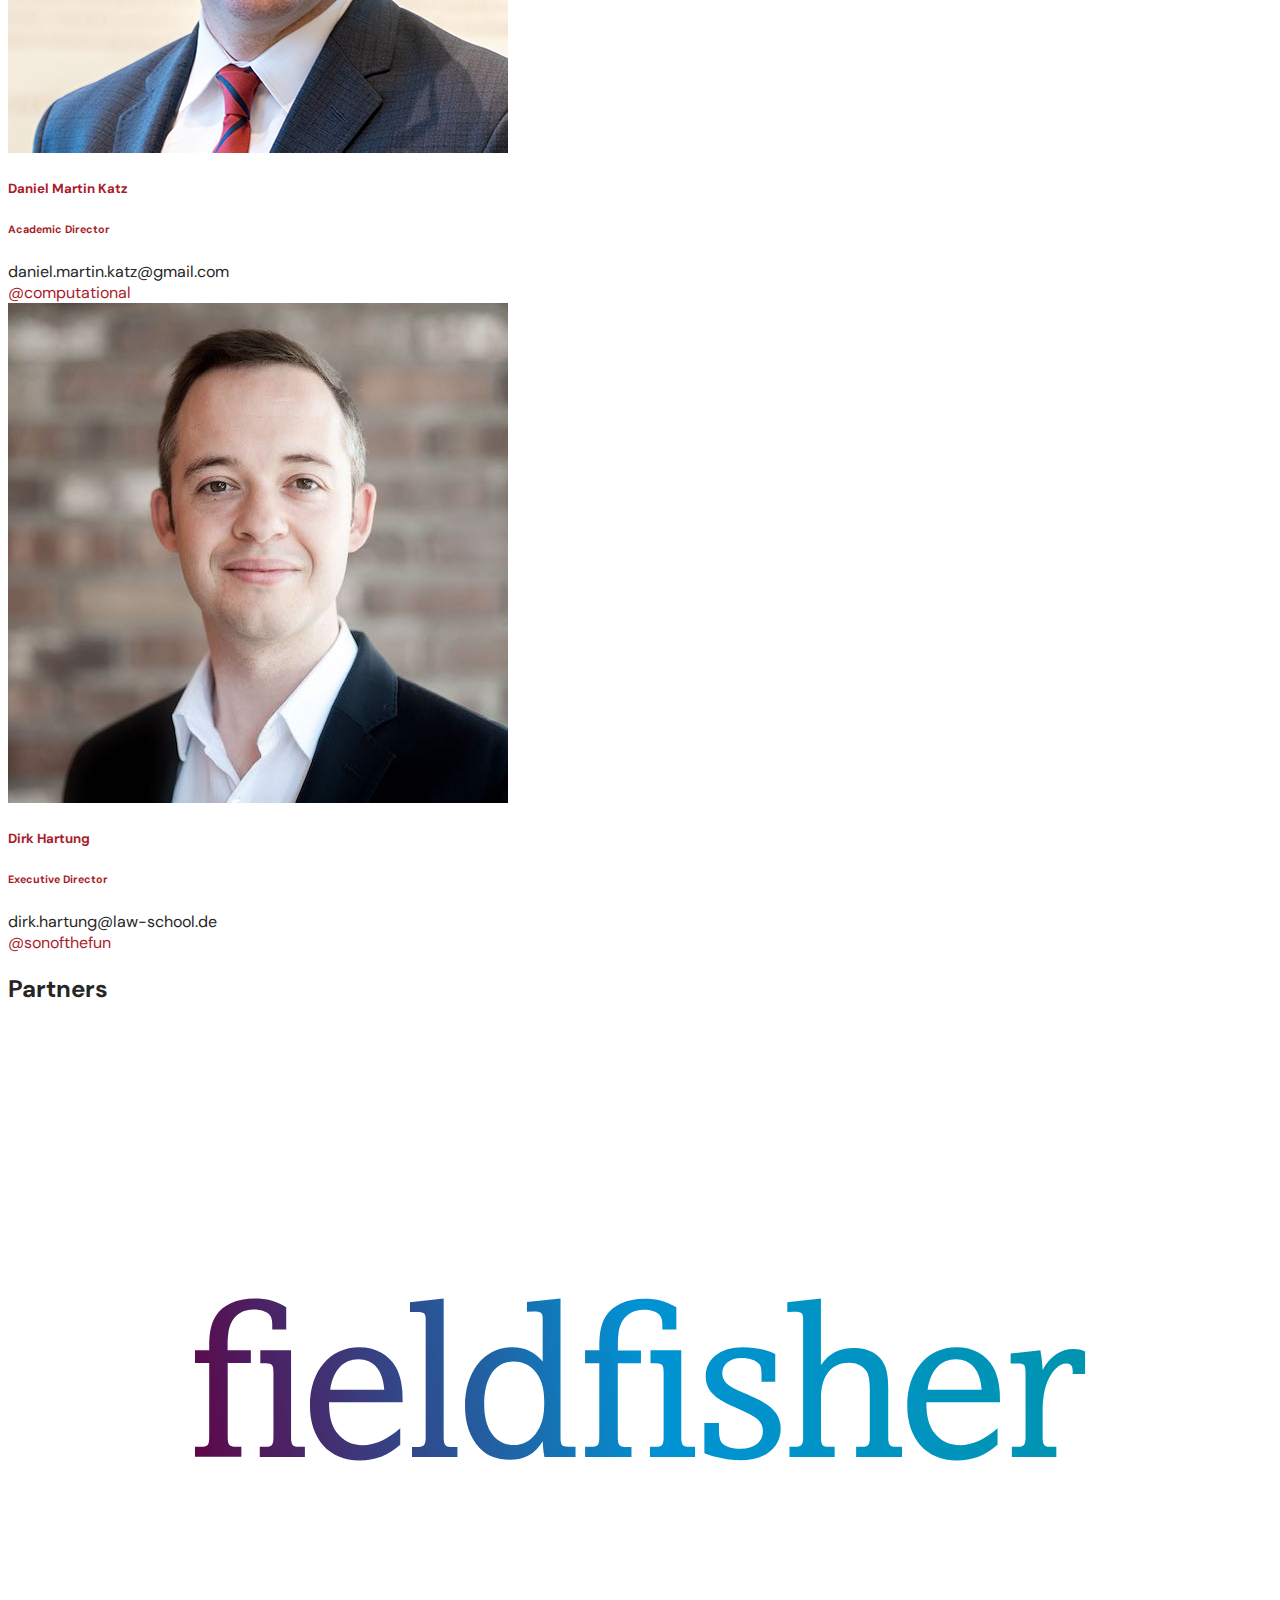
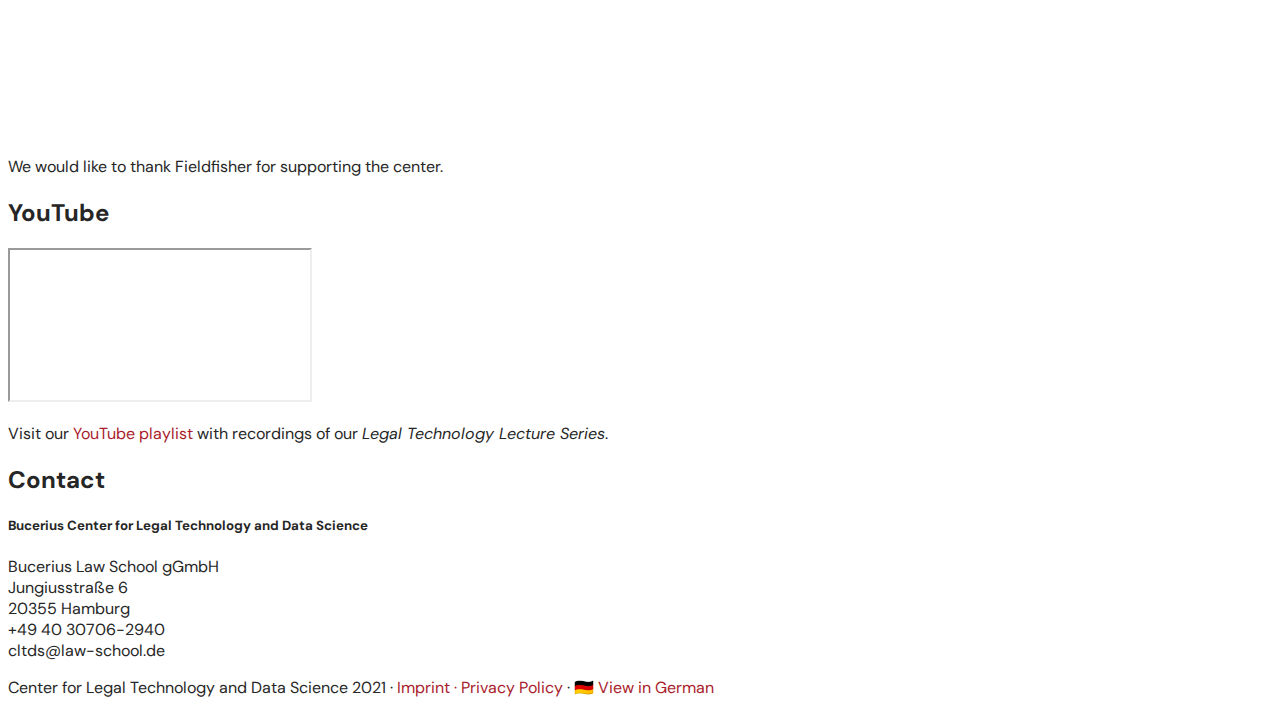
==== commit bb0499e2: "Remove LG" ====
--- a/en/index.html
+++ b/en/index.html
@@ -157,7 +157,7 @@
 	<!-- Team -->
 	<div class="container" id="people">
 		<h2 class="mt-5 mb-3">People</h2>
-		<div class="row row-cols-md-3 row-cols-1 m-xl-5">
+		<div class="row row-cols-md-2 row-cols-1 m-xl-5">
 			<div class="col mb-3">
 				
 					<div class="card bg-light rounded-x h-100 m-xl-3 p-2">
@@ -189,28 +189,12 @@
 						</div>
 					</div>
 			</div>
-			<div class="col mb-3">
-				
-					<div class="card bg-light rounded-x h-100 m-xl-3 p-2">
-						<a href="people/lauritz.html">
-						<img src="../img/lauritz-gerlach.jpg" class="card-img-top rounded-circle p-2" alt="Lauritz Gerlach">
-						</a>
-						<div class="card-body">
-							<a href="people/lauritz.html">
-								<h5 class="card-title">Lauritz Gerlach</h5>
-								<h6 class="text-muted">Assistant Director</h6>	
-							</a>
-							<span class="">&#x6C;&#x61;<!--&#x40;-->&#x75;&#x72;&#x69;&#x74;&#x7A;&#x2E;&#x67;&#x65;&#x72;&#x6C;&#x61;&#x63;&#x68;&#x40;<!--.com-->&#x6C;&#x61;&#x77;&#x2D;<!--.com-->&#x73;&#x63;&#x68;&#x6F;&#x6F;&#x6C;&#x2E;<!--&#x40;-->&#x64;&#x65;</span><br>
-							<a href="https://twitter.com/lauritzf">@lauritzf</a>
-						</div>
-					</div>
-			</div>
+			
 		</div>	
 		<div class="container my-5 h-100" id="partners">
 			<div class="row">
 				<div class="col-lg-6 col-12 h-100">
 					<h2 class="mt-5 mb-3">Partners</h2>
-					<a href="https://fieldfisher.com/" target="_blank">
 						<div class="card bg-light rounded-x"><img class="card-img rounded-x img-fluid" src="../svg/fieldfisher.svg" alt="Fieldfisher">
 						</div>
 					</a>
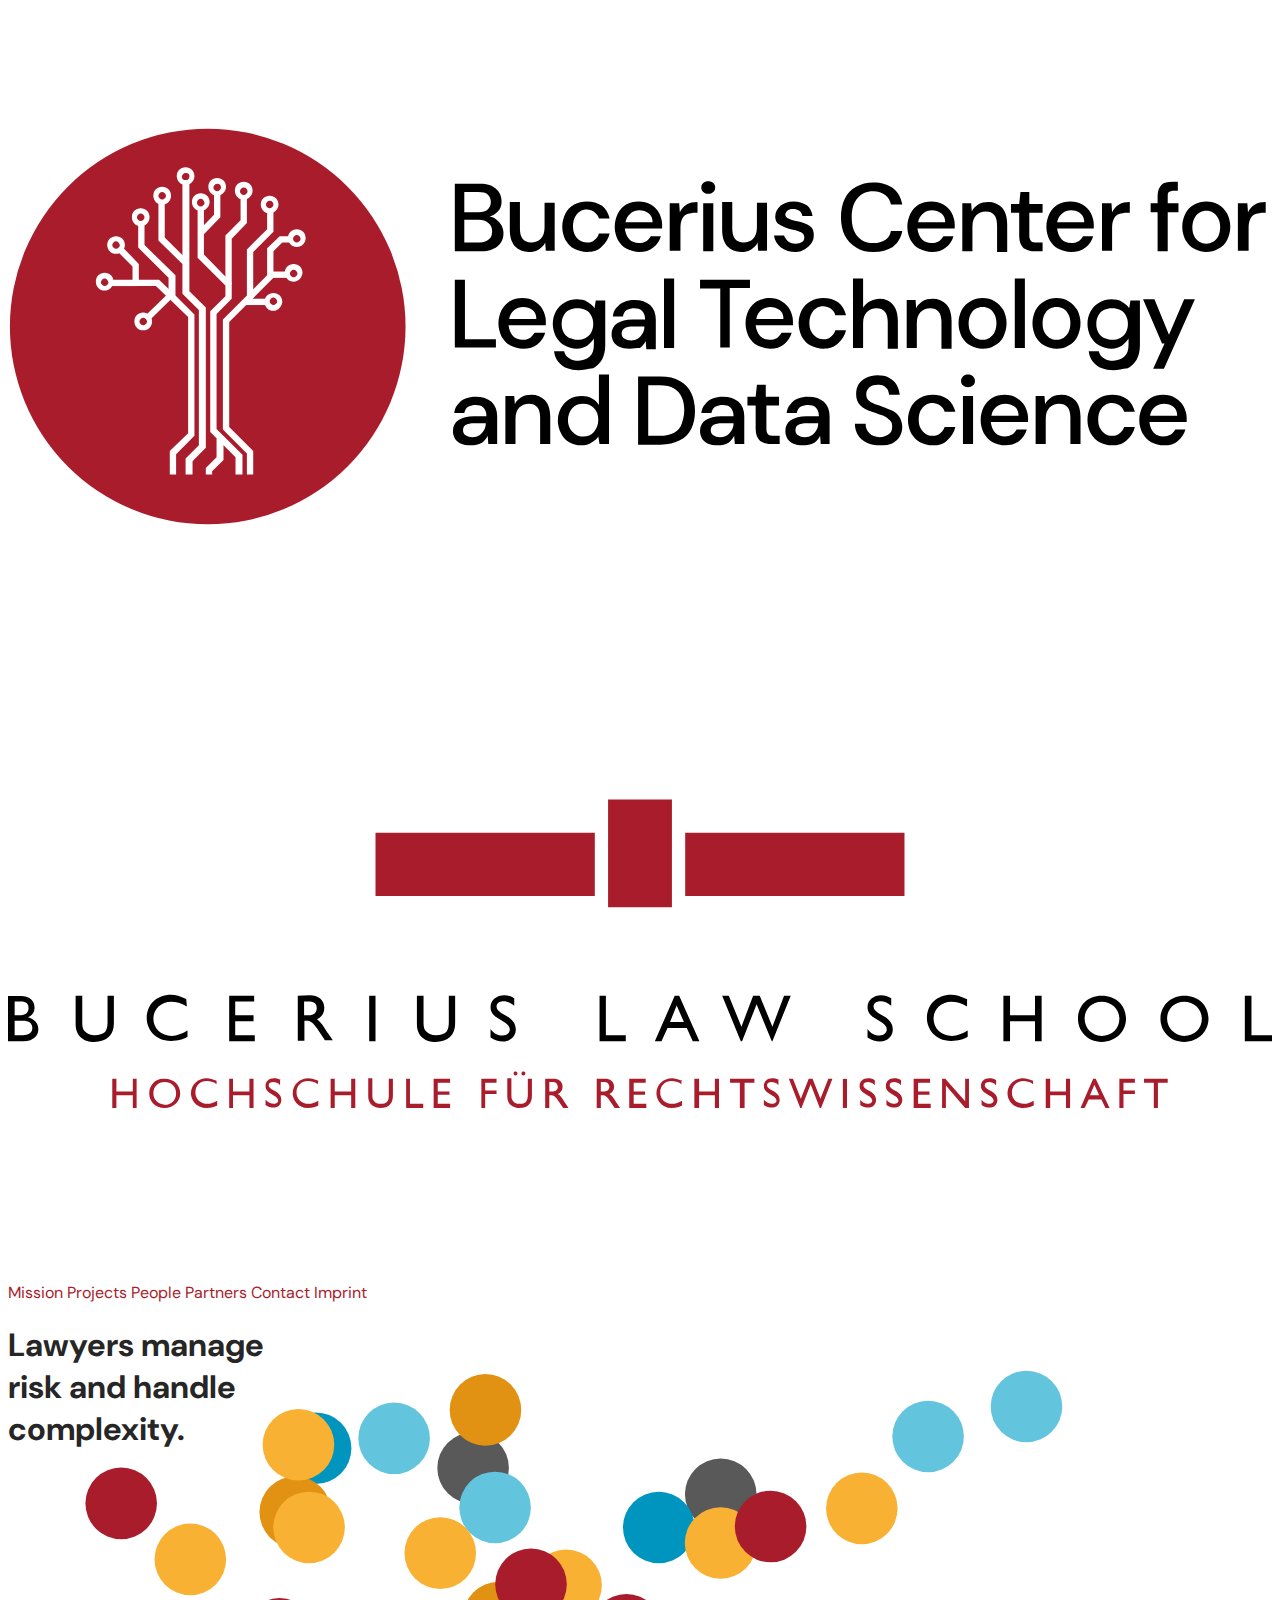
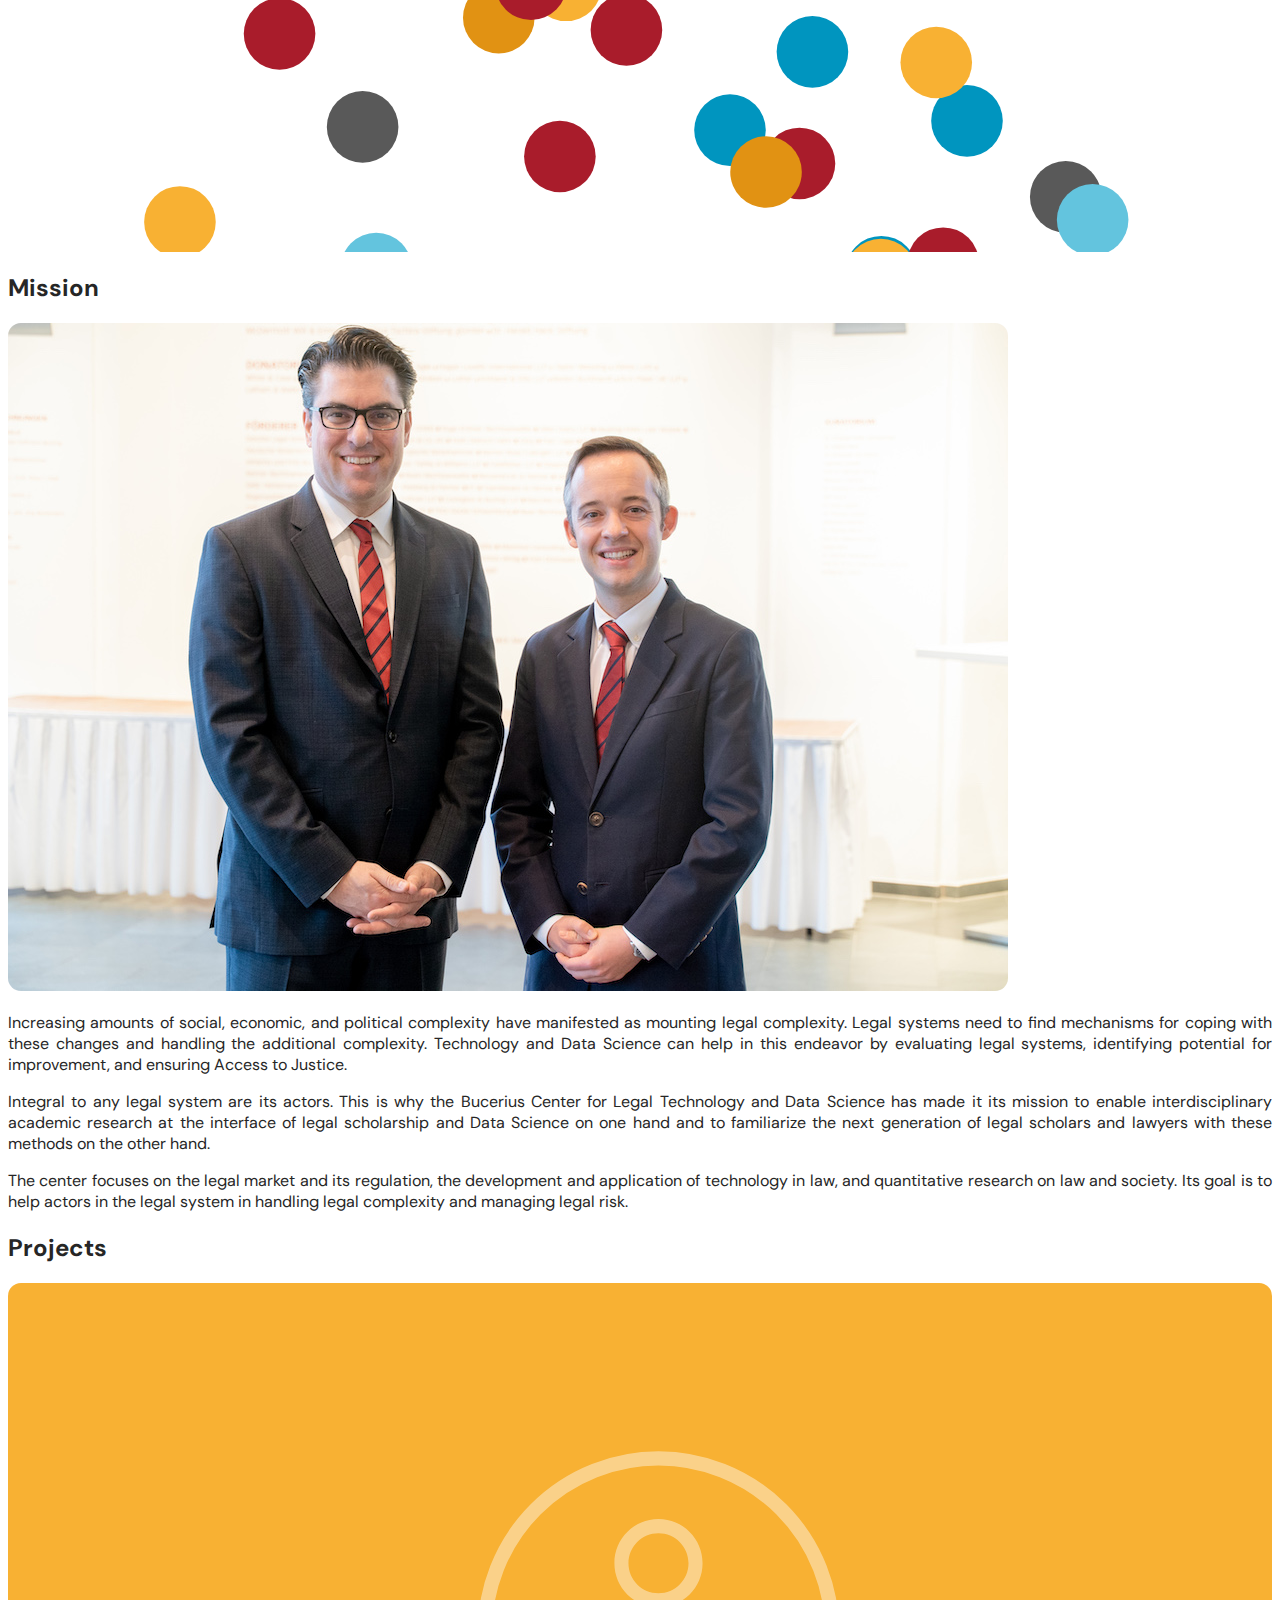
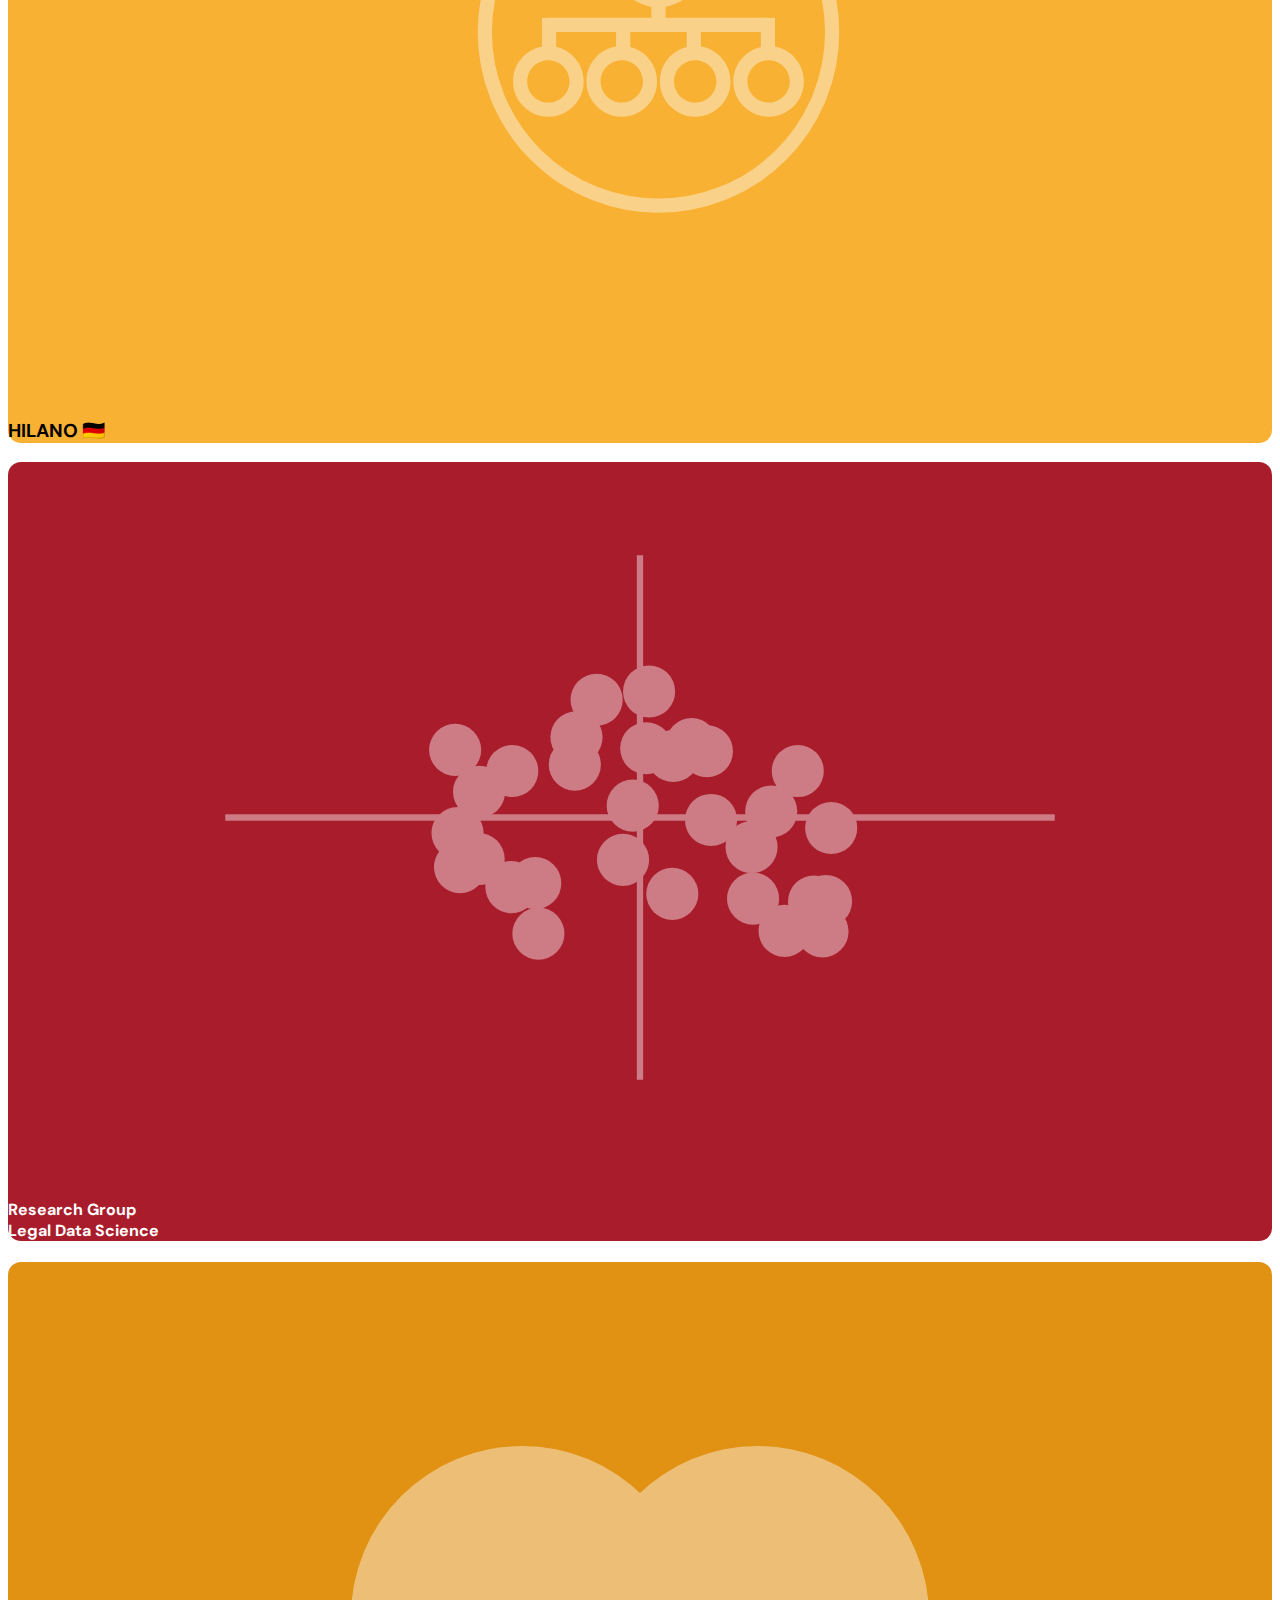
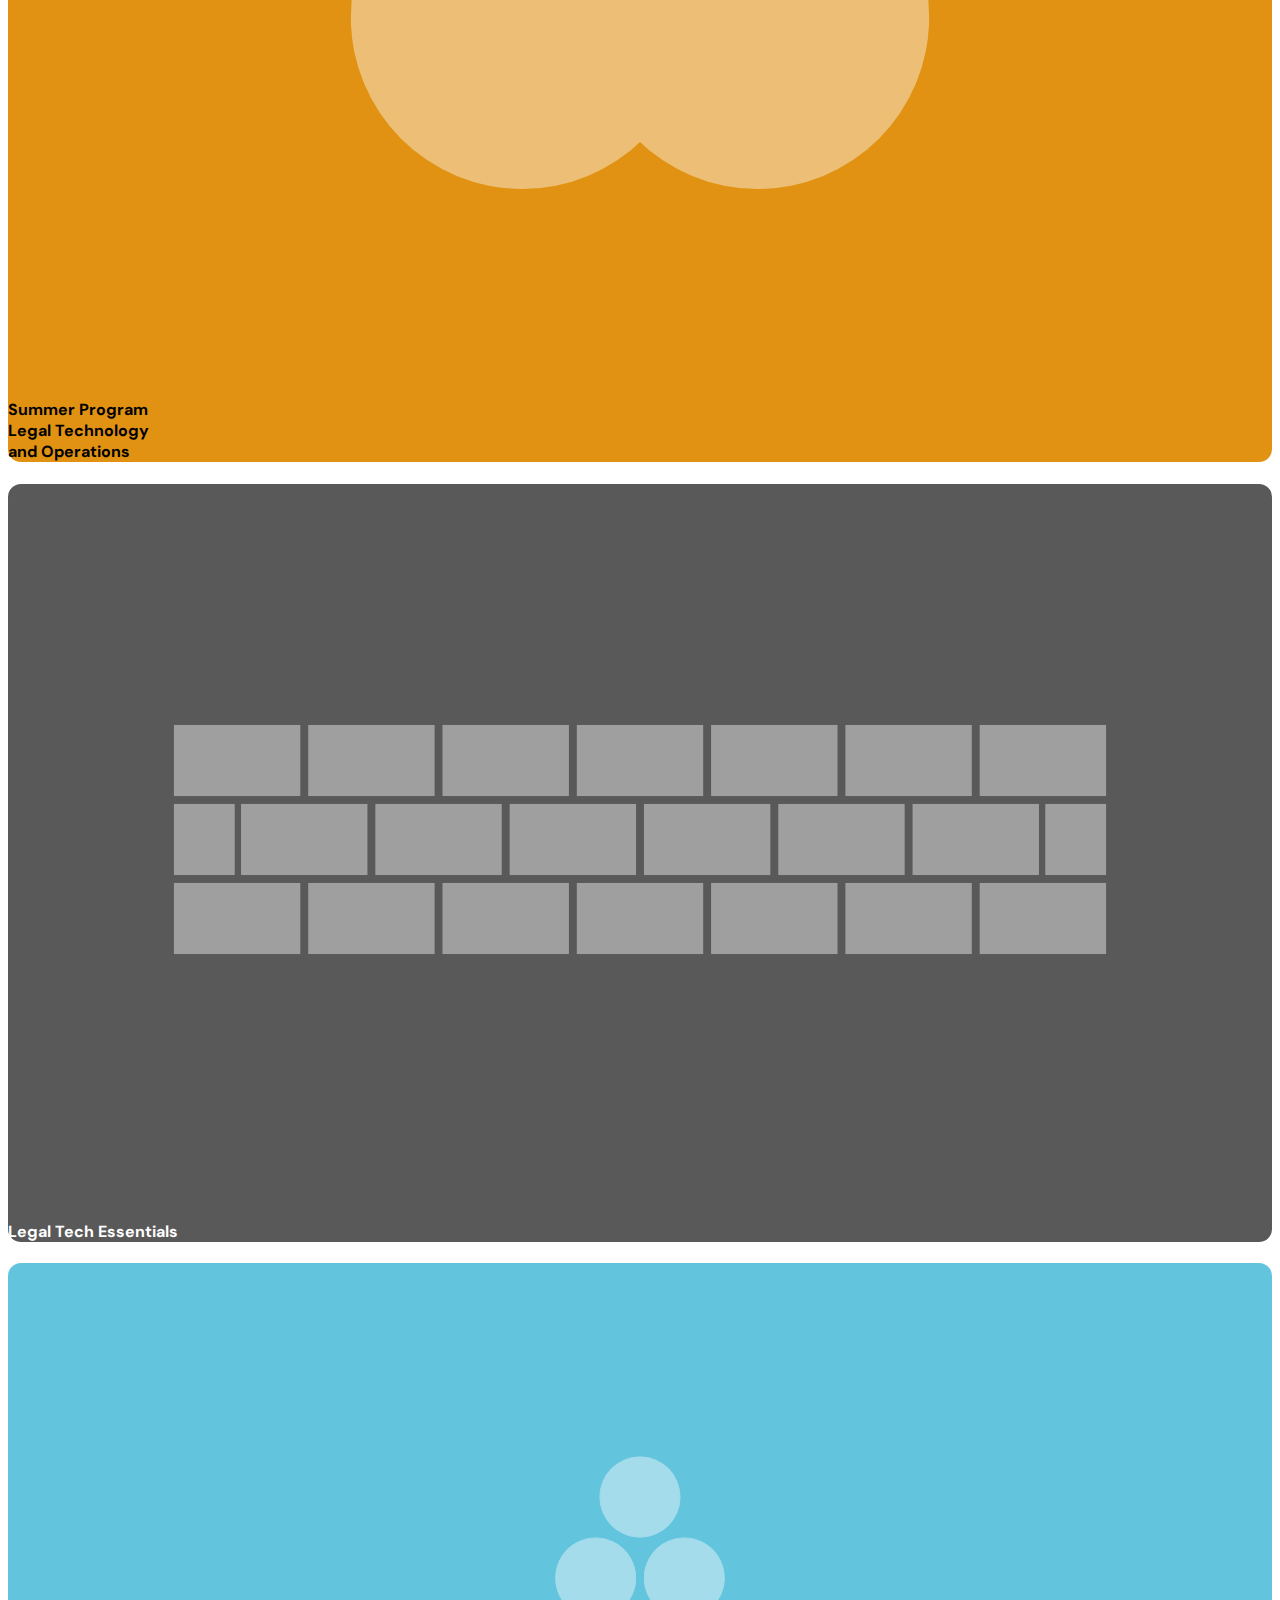
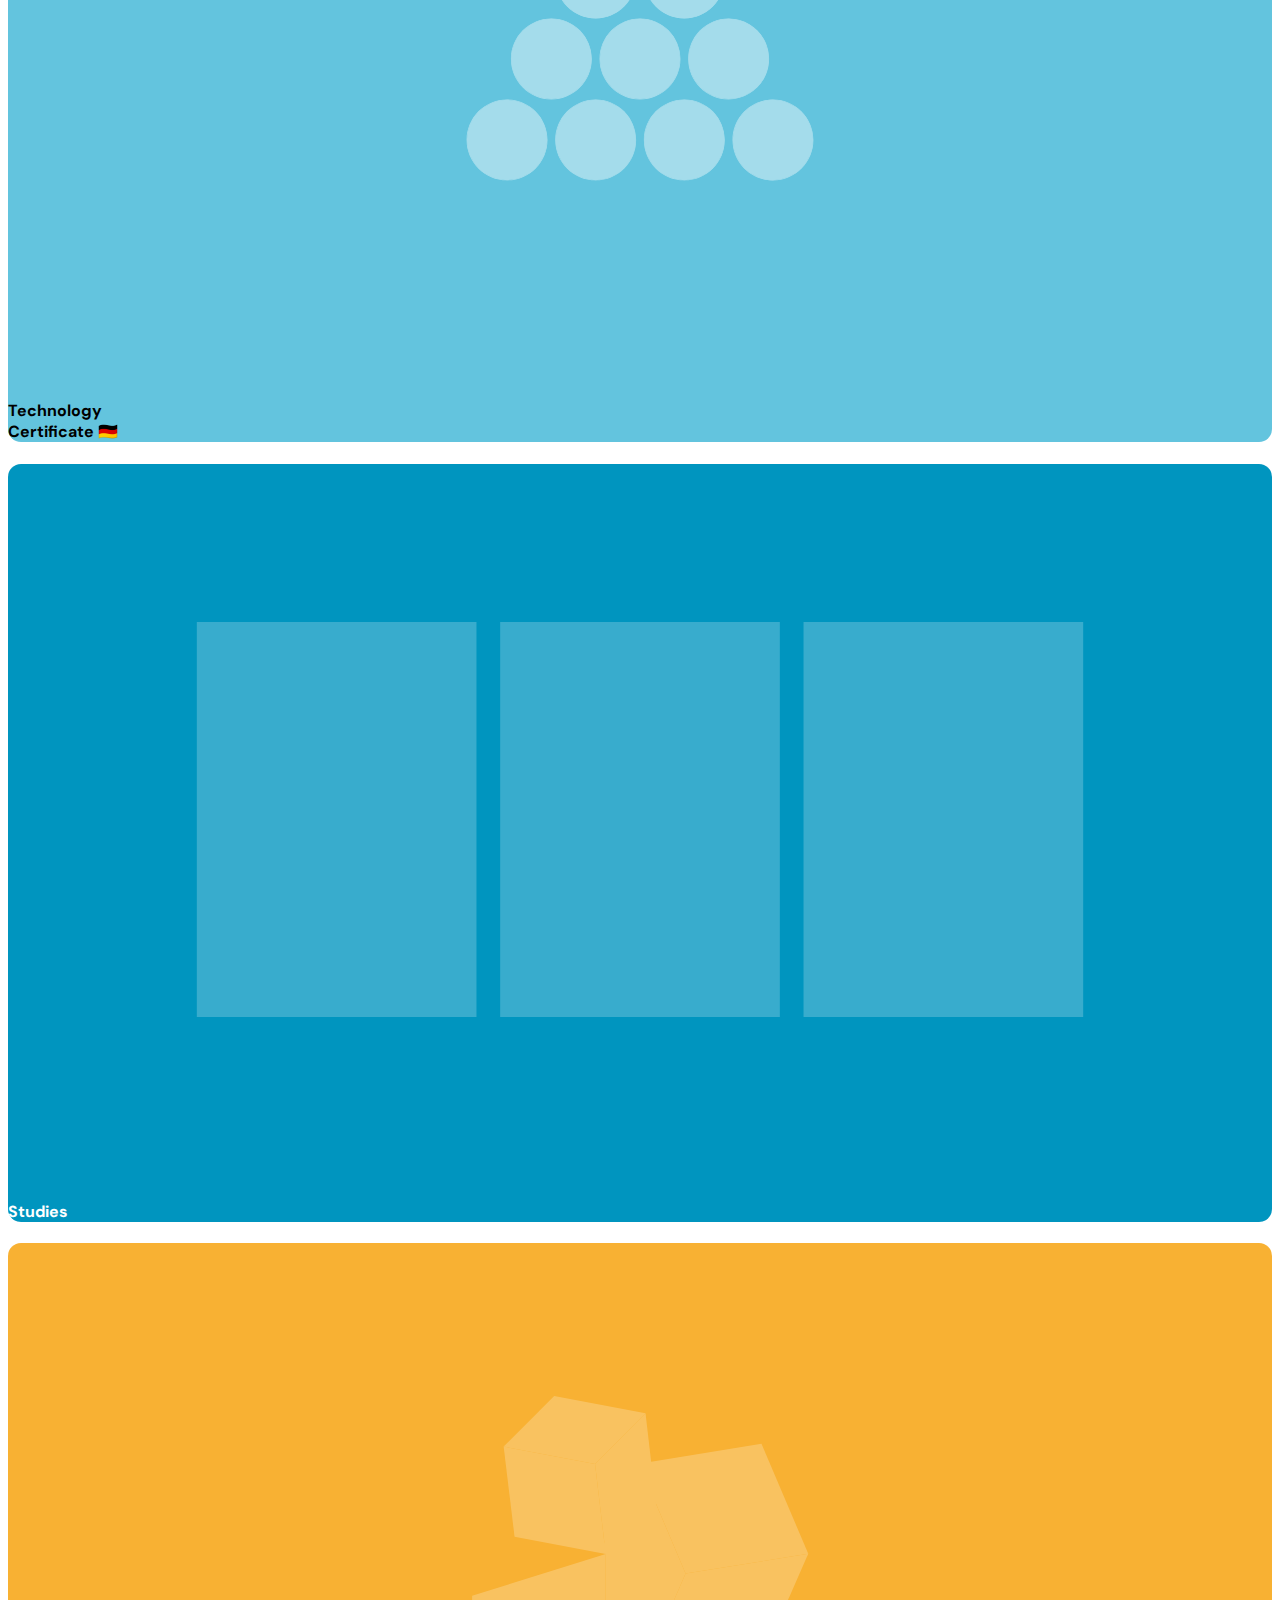
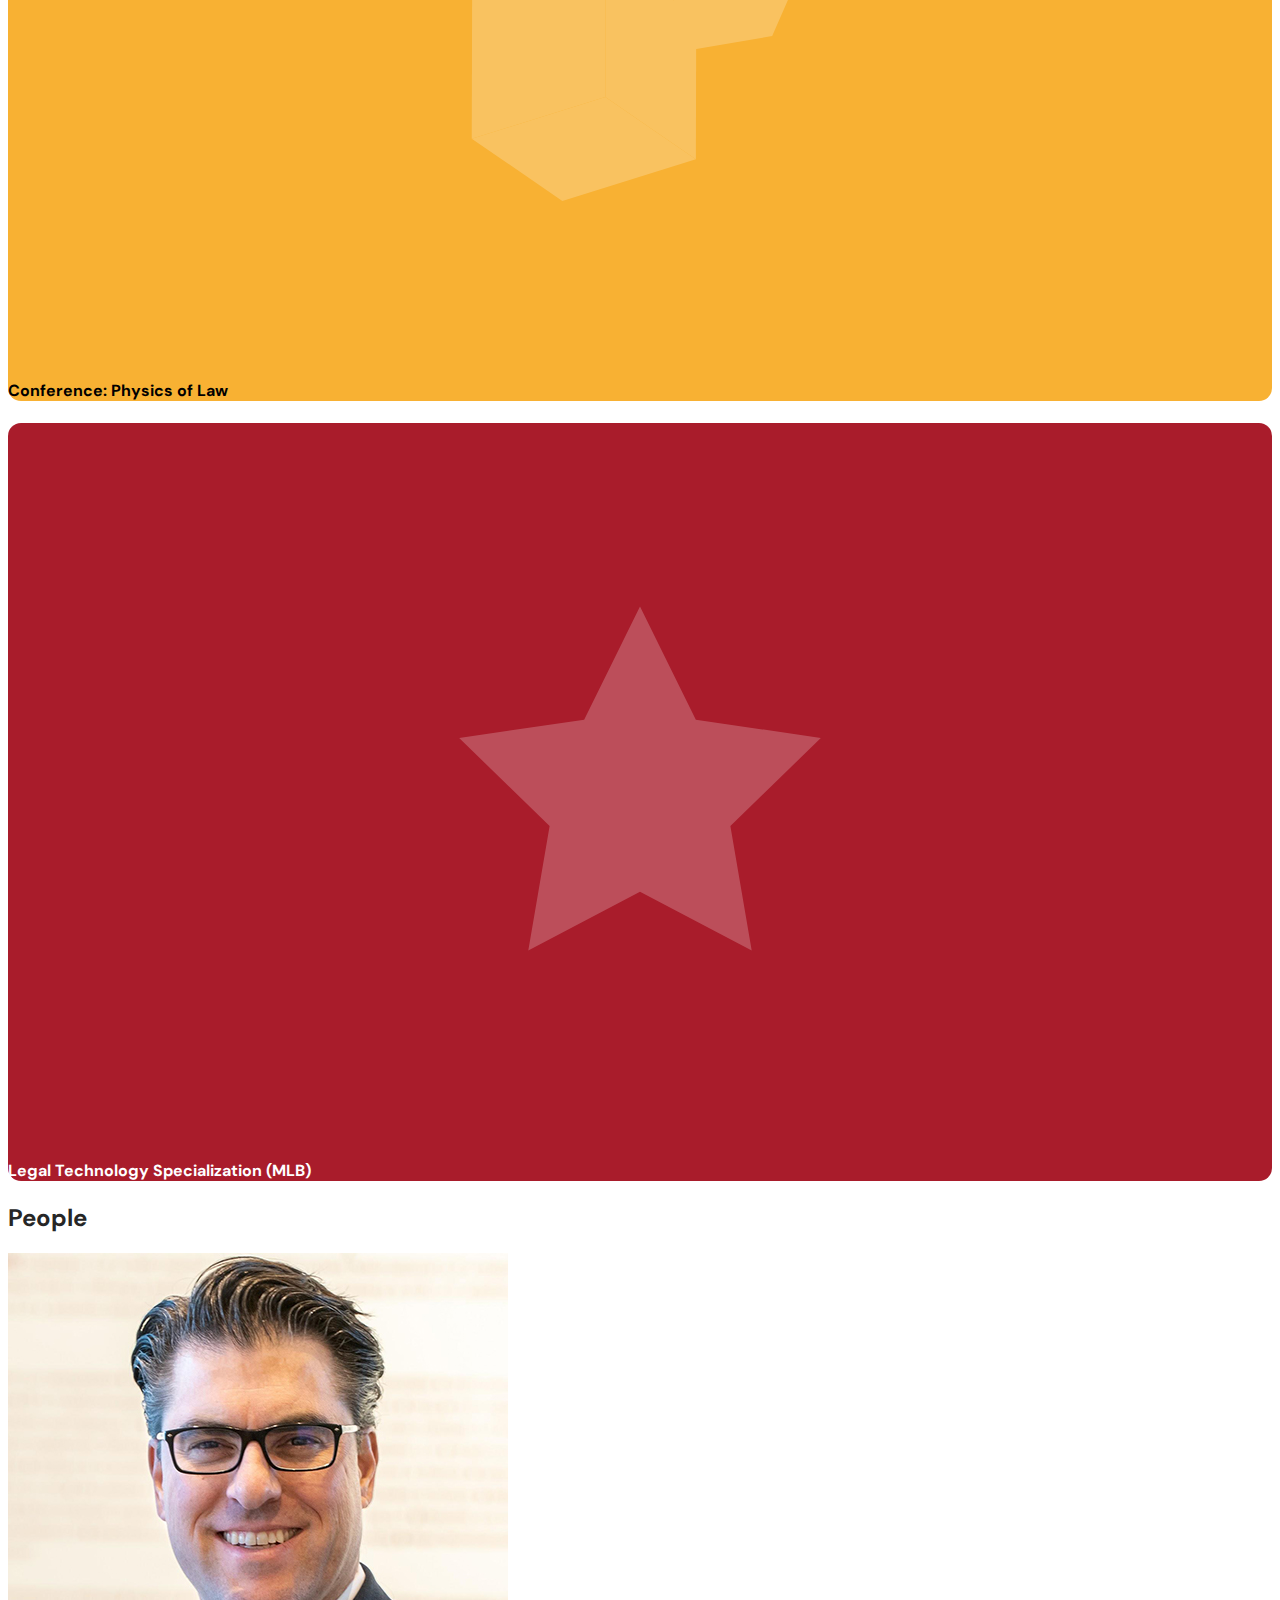
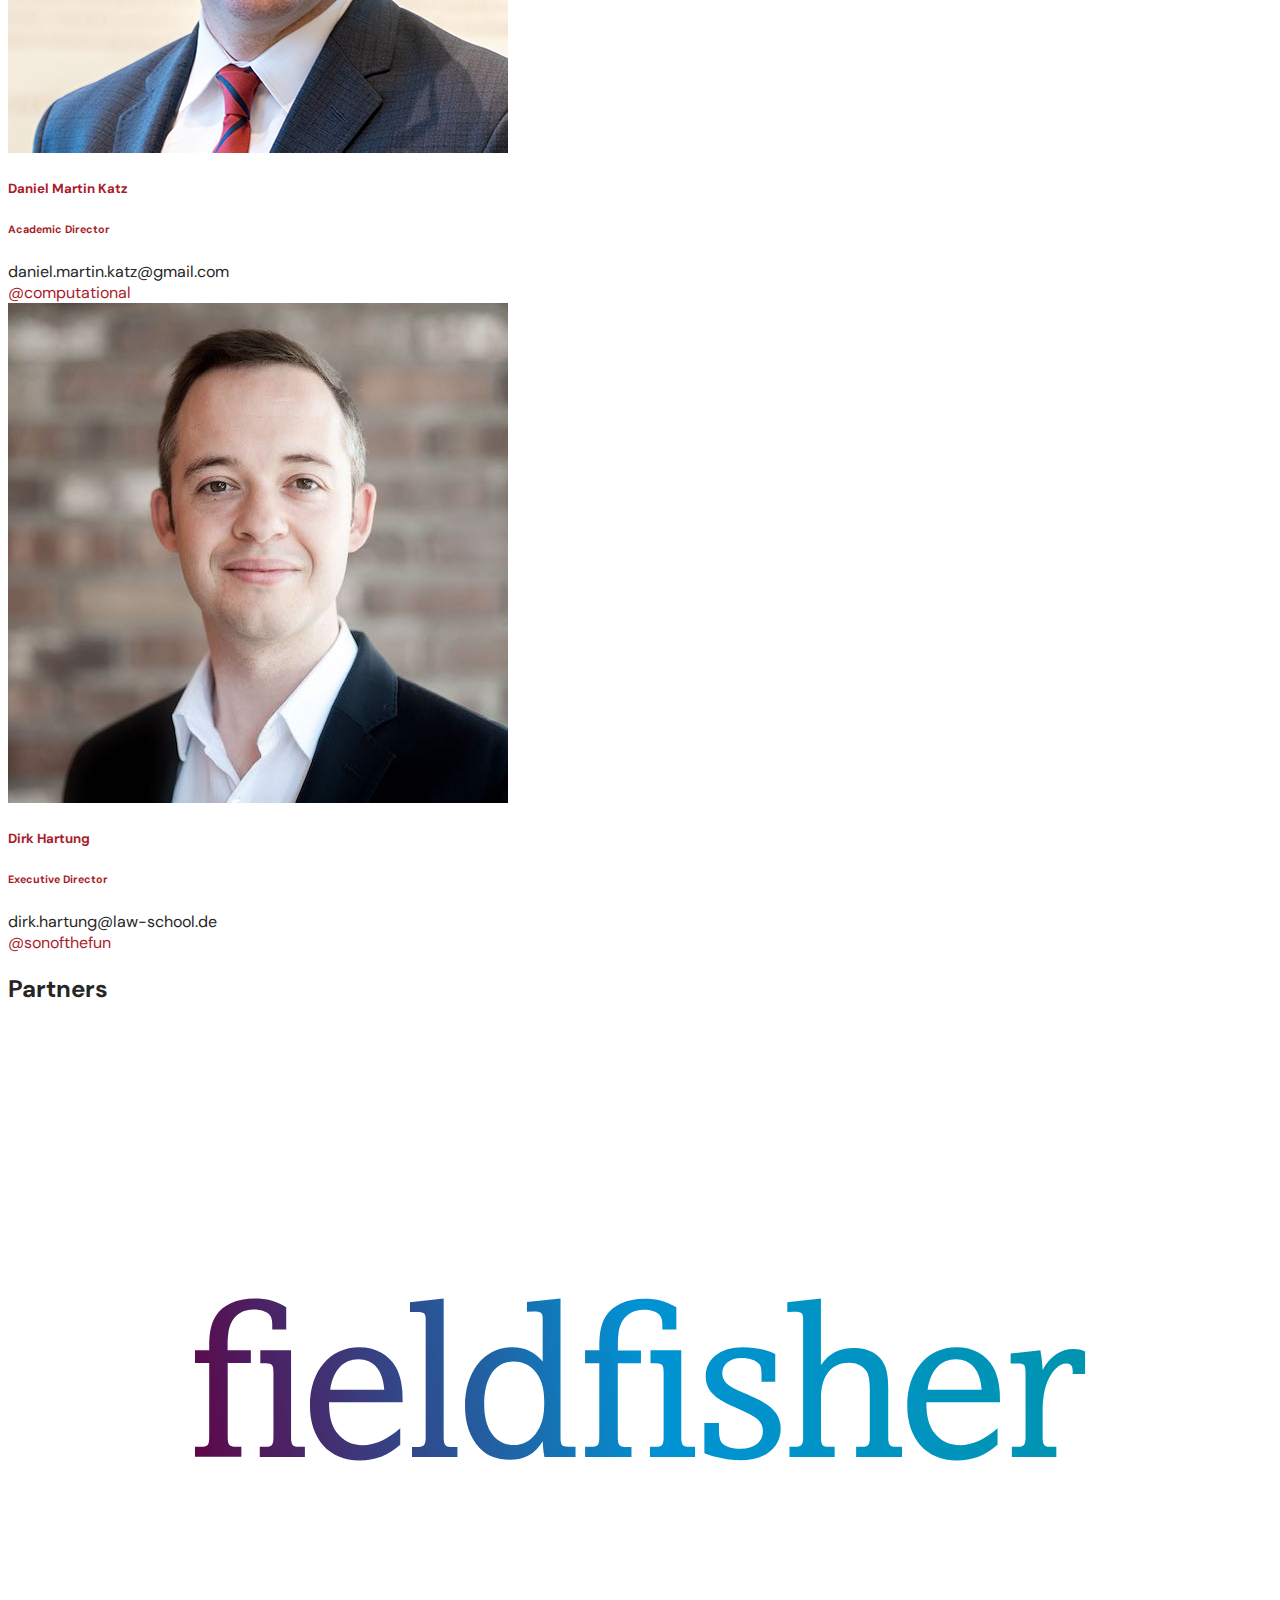
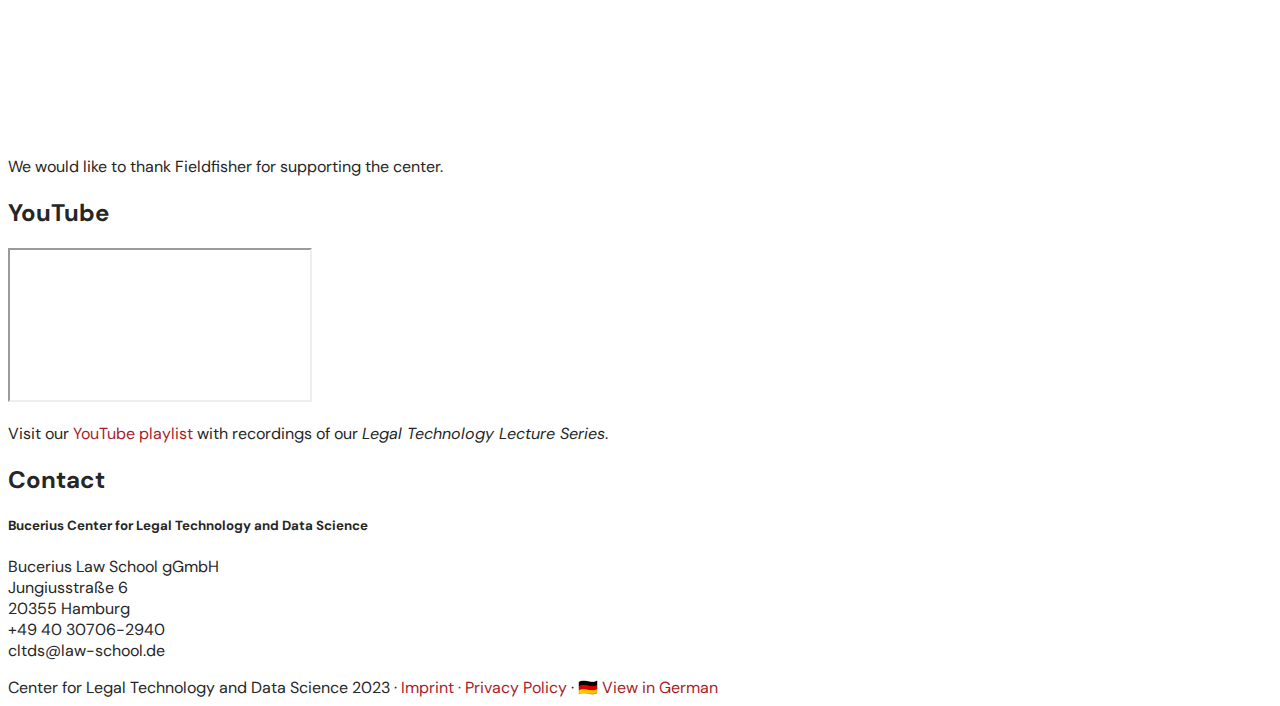
==== commit e6e3eb49: "update 2023-1" ====
--- a/en/index.html
+++ b/en/index.html
@@ -221,7 +221,7 @@
 		</div>
 </div>
 		<div class="footer container my-5 text-center" id="imprint">
-			Center for Legal Technology and Data Science 2021 · 
+			Center for Legal Technology and Data Science 2023 · 
 			<a href="https://www.law-school.de/international/legal/privacy-policy" target="">Imprint · Privacy Policy</a> · <a href="../index.html">🇩🇪 View in German</a>
 		</div>
 		
